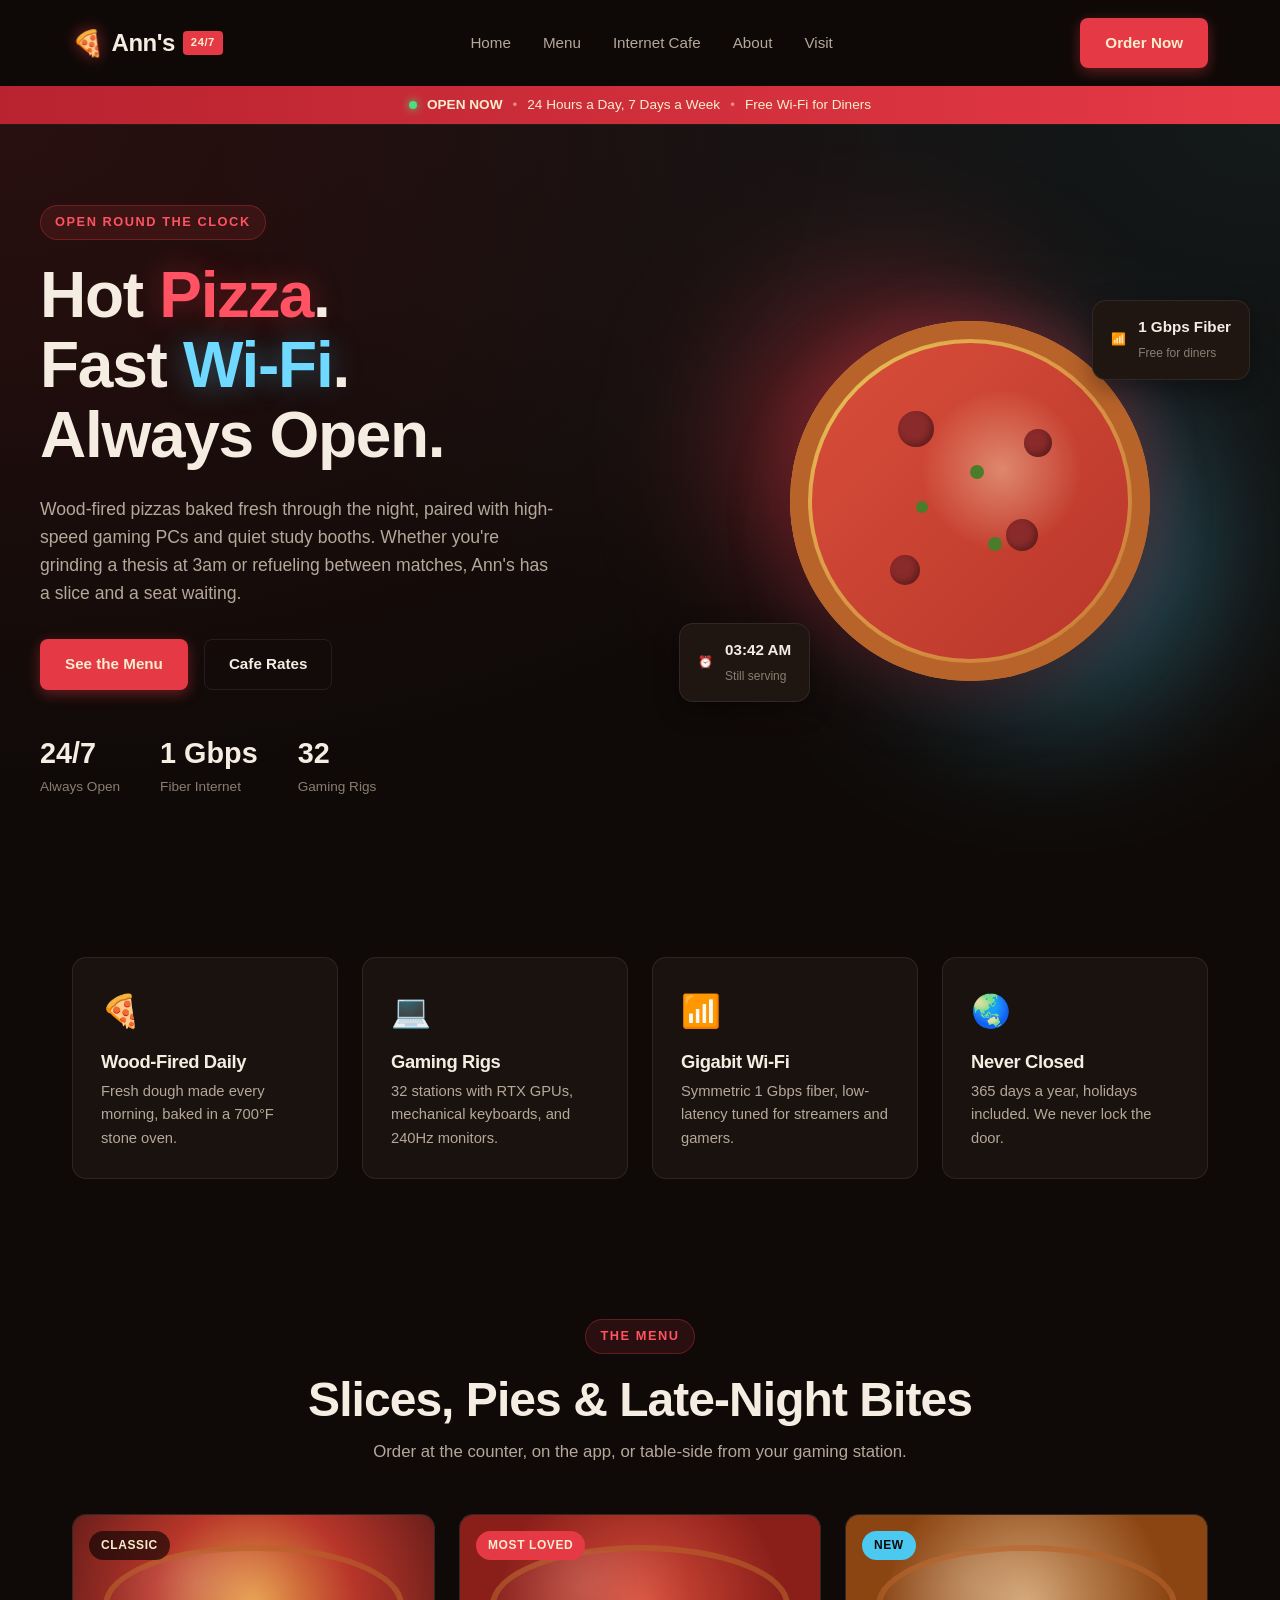
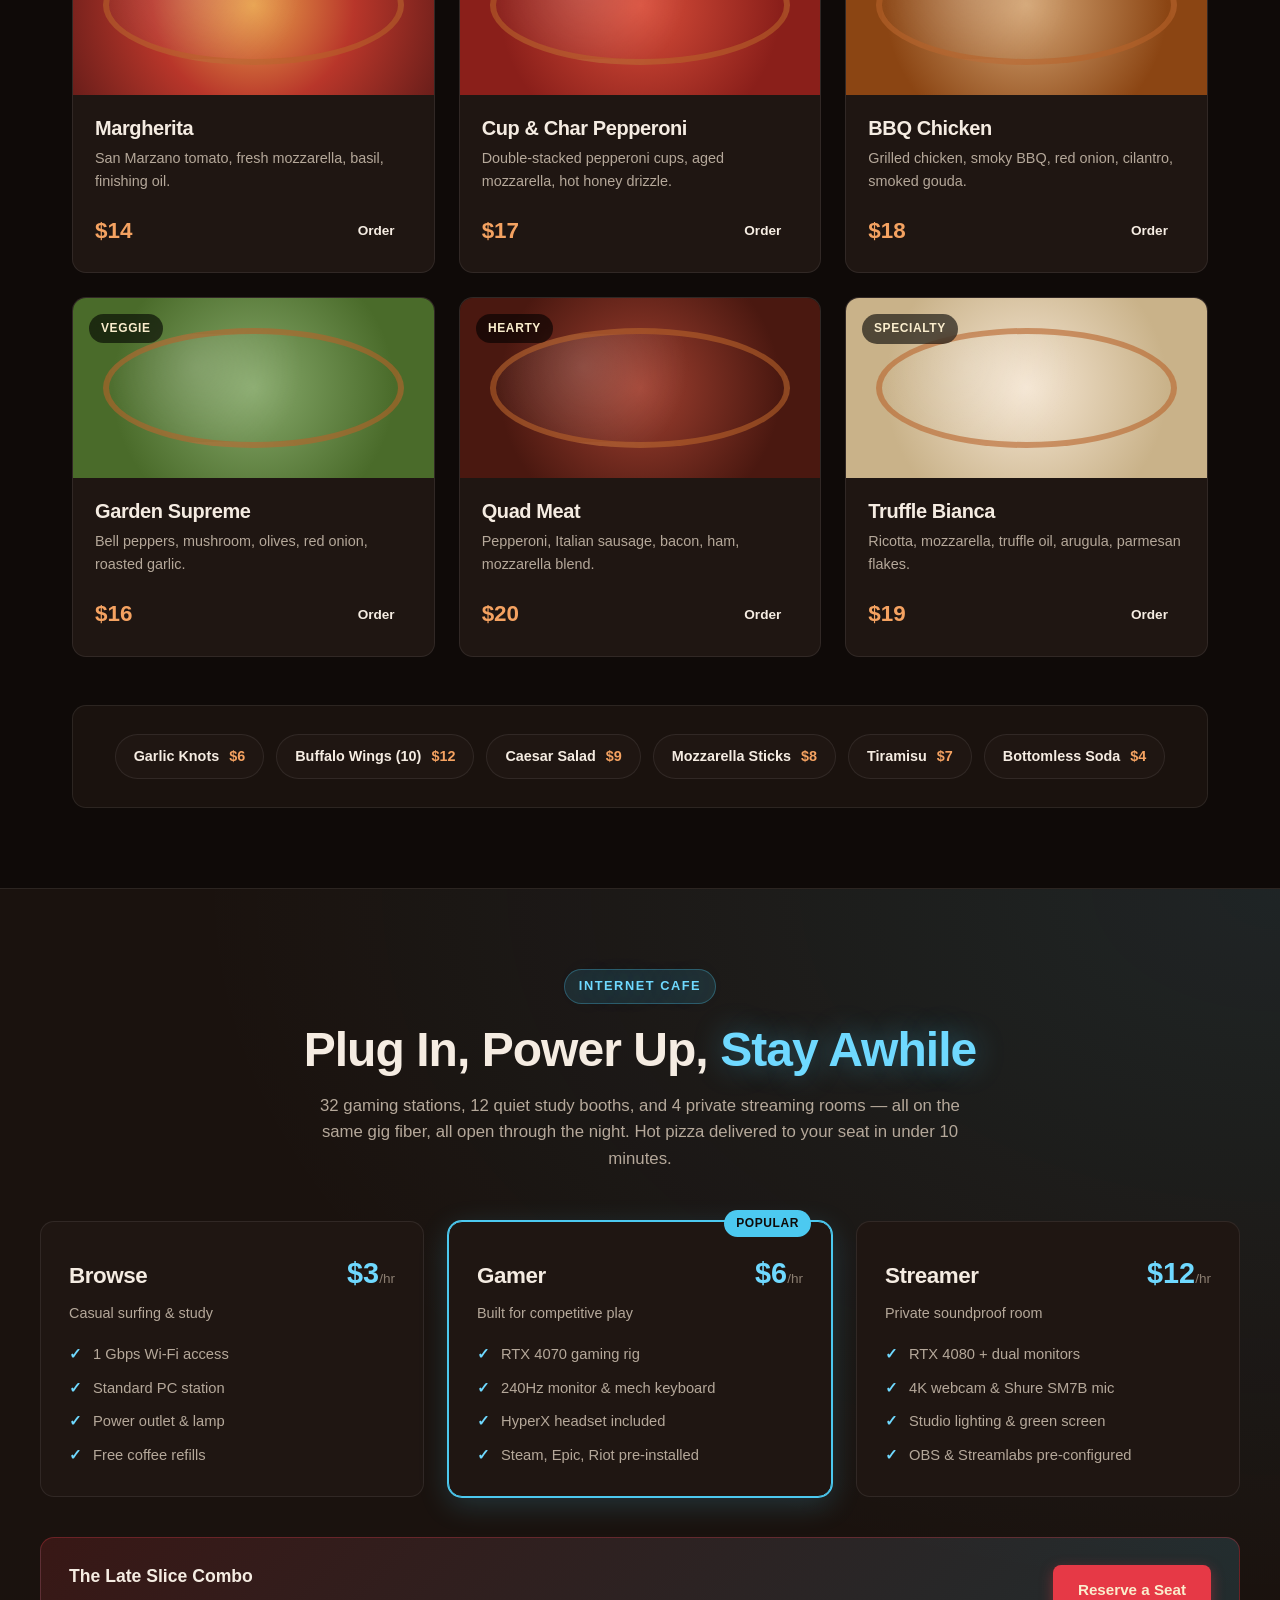
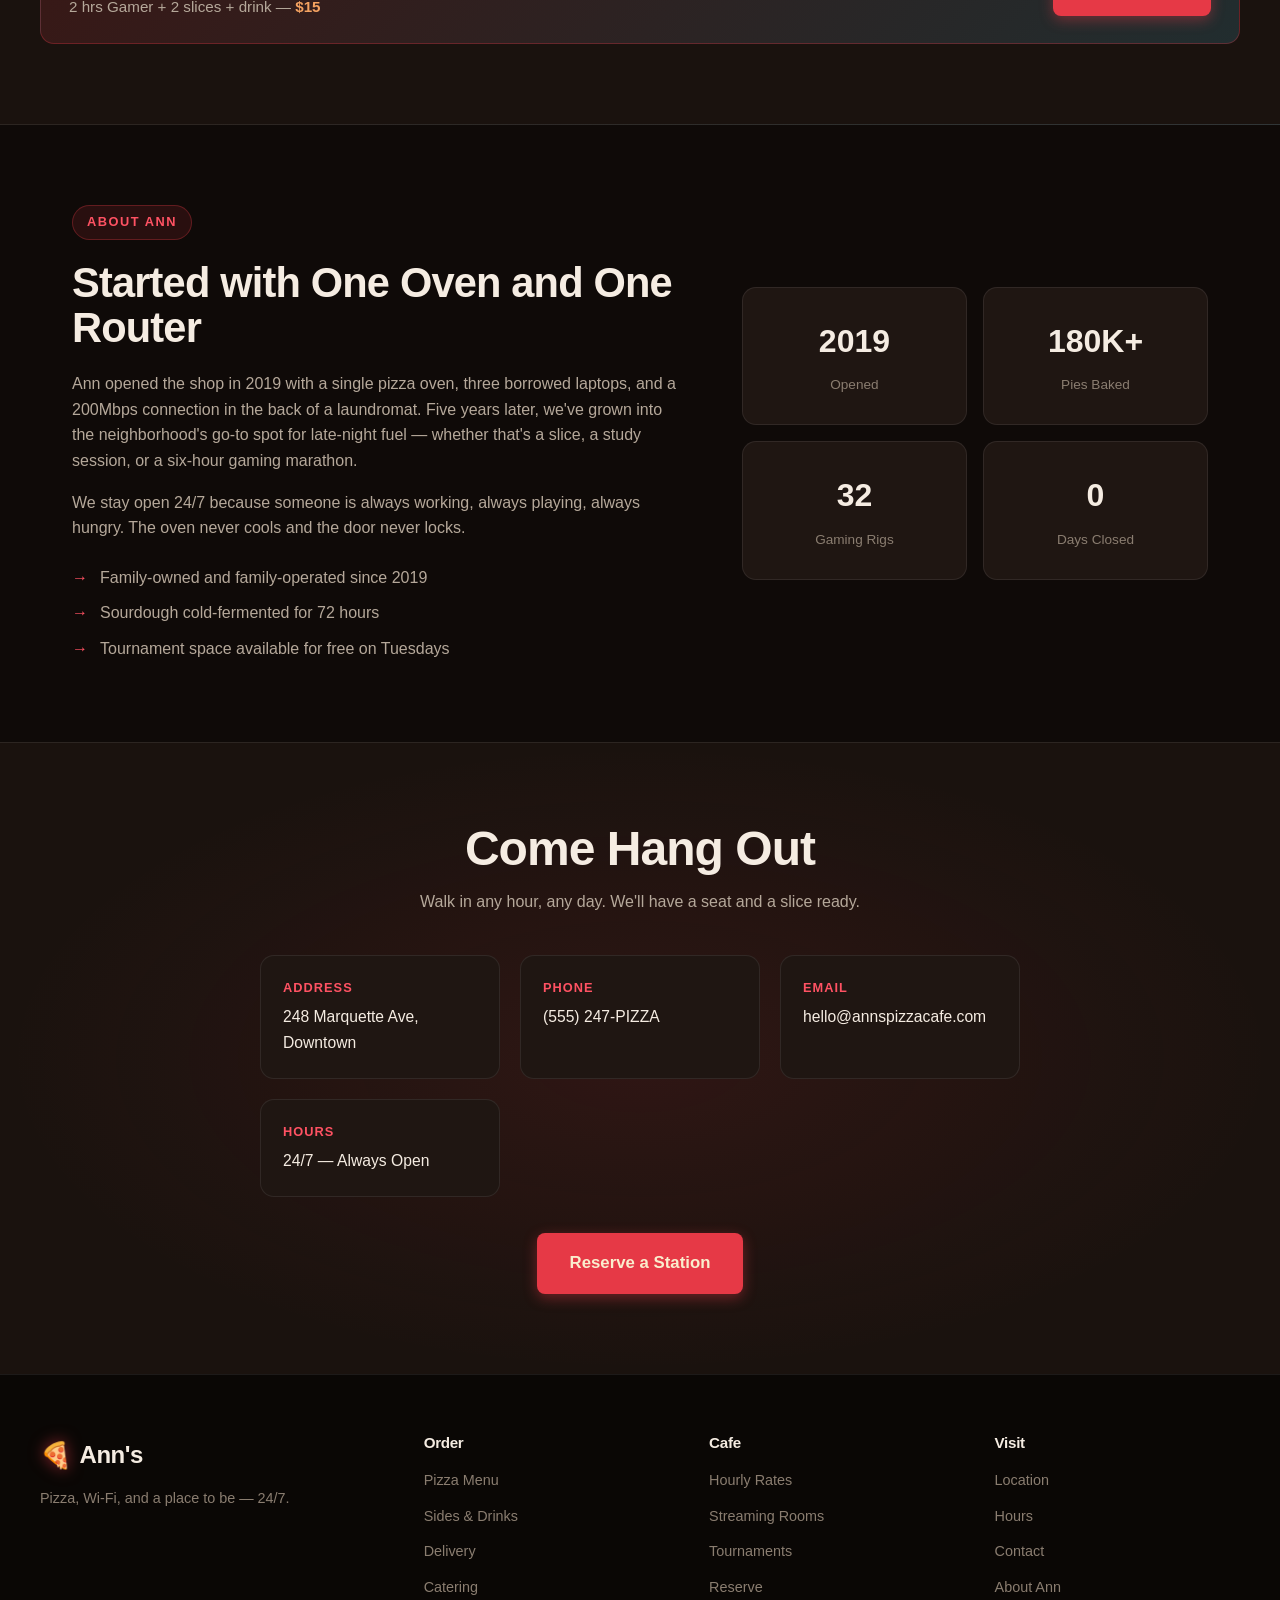
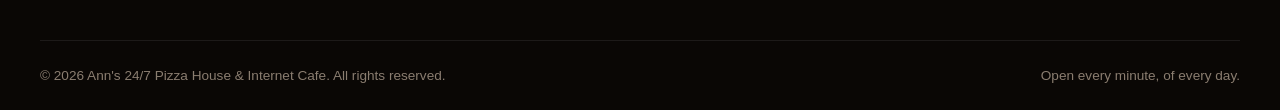
==== anns-pizza-cafe/index.html @ d6ffb515 "v1" ====
<!DOCTYPE html>
<html lang="en">
<head>
    <meta charset="UTF-8">
    <meta name="viewport" content="width=device-width, initial-scale=1.0">
    <title>Ann's 24/7 Pizza House &amp; Internet Cafe</title>
    <link rel="stylesheet" href="styles.css">
</head>
<body>
    <header class="site-header">
        <nav class="navbar">
            <a href="#" class="logo">
                <span class="logo-mark">&#127829;</span>
                Ann's
                <span class="logo-sub">24/7</span>
            </a>
            <ul class="nav-links">
                <li><a href="#home">Home</a></li>
                <li><a href="#menu">Menu</a></li>
                <li><a href="#cafe">Internet Cafe</a></li>
                <li><a href="#about">About</a></li>
                <li><a href="#contact">Visit</a></li>
            </ul>
            <a href="#menu" class="btn btn-primary nav-cta">Order Now</a>
        </nav>
        <div class="status-bar">
            <span class="status-dot"></span>
            <strong>OPEN NOW</strong>
            <span class="status-sep">&bull;</span>
            <span>24 Hours a Day, 7 Days a Week</span>
            <span class="status-sep">&bull;</span>
            <span>Free Wi-Fi for Diners</span>
        </div>
    </header>

    <section id="home" class="hero">
        <div class="hero-inner">
            <div class="hero-content">
                <span class="eyebrow">Open Round the Clock</span>
                <h1>Hot <span class="accent-red">Pizza</span>.<br>Fast <span class="accent-blue">Wi-Fi</span>.<br>Always Open.</h1>
                <p class="hero-sub">Wood-fired pizzas baked fresh through the night, paired with high-speed gaming PCs and quiet study booths. Whether you're grinding a thesis at 3am or refueling between matches, Ann's has a slice and a seat waiting.</p>
                <div class="hero-actions">
                    <a href="#menu" class="btn btn-primary">See the Menu</a>
                    <a href="#cafe" class="btn btn-ghost">Cafe Rates</a>
                </div>
                <div class="hero-stats">
                    <div><strong>24/7</strong><span>Always Open</span></div>
                    <div><strong>1 Gbps</strong><span>Fiber Internet</span></div>
                    <div><strong>32</strong><span>Gaming Rigs</span></div>
                </div>
            </div>
            <div class="hero-visual" aria-hidden="true">
                <div class="glow-orb glow-red"></div>
                <div class="glow-orb glow-blue"></div>
                <div class="pizza-disc">
                    <div class="pizza-base"></div>
                    <span class="topping t1"></span>
                    <span class="topping t2"></span>
                    <span class="topping t3"></span>
                    <span class="topping t4"></span>
                    <span class="topping t5"></span>
                    <span class="topping t6"></span>
                    <span class="topping t7"></span>
                </div>
                <div class="card-float card-wifi">
                    <span class="card-icon">&#128246;</span>
                    <div>
                        <strong>1 Gbps Fiber</strong>
                        <span>Free for diners</span>
                    </div>
                </div>
                <div class="card-float card-time">
                    <span class="card-icon">&#9200;</span>
                    <div>
                        <strong>03:42 AM</strong>
                        <span>Still serving</span>
                    </div>
                </div>
            </div>
        </div>
    </section>

    <section class="features">
        <div class="feature">
            <div class="feature-icon">&#127829;</div>
            <h3>Wood-Fired Daily</h3>
            <p>Fresh dough made every morning, baked in a 700&deg;F stone oven.</p>
        </div>
        <div class="feature">
            <div class="feature-icon">&#128187;</div>
            <h3>Gaming Rigs</h3>
            <p>32 stations with RTX GPUs, mechanical keyboards, and 240Hz monitors.</p>
        </div>
        <div class="feature">
            <div class="feature-icon">&#128246;</div>
            <h3>Gigabit Wi-Fi</h3>
            <p>Symmetric 1 Gbps fiber, low-latency tuned for streamers and gamers.</p>
        </div>
        <div class="feature">
            <div class="feature-icon">&#127759;</div>
            <h3>Never Closed</h3>
            <p>365 days a year, holidays included. We never lock the door.</p>
        </div>
    </section>

    <section id="menu" class="menu">
        <div class="section-header">
            <span class="eyebrow">The Menu</span>
            <h2>Slices, Pies &amp; Late-Night Bites</h2>
            <p>Order at the counter, on the app, or table-side from your gaming station.</p>
        </div>
        <div class="menu-grid">
            <article class="menu-card">
                <div class="menu-image margherita">
                    <span class="menu-tag">Classic</span>
                </div>
                <div class="menu-body">
                    <h3>Margherita</h3>
                    <p class="menu-desc">San Marzano tomato, fresh mozzarella, basil, finishing oil.</p>
                    <div class="menu-footer">
                        <span class="price">$14</span>
                        <a href="#" class="btn btn-small">Order</a>
                    </div>
                </div>
            </article>
            <article class="menu-card">
                <div class="menu-image pepperoni">
                    <span class="menu-tag tag-hot">Most Loved</span>
                </div>
                <div class="menu-body">
                    <h3>Cup &amp; Char Pepperoni</h3>
                    <p class="menu-desc">Double-stacked pepperoni cups, aged mozzarella, hot honey drizzle.</p>
                    <div class="menu-footer">
                        <span class="price">$17</span>
                        <a href="#" class="btn btn-small">Order</a>
                    </div>
                </div>
            </article>
            <article class="menu-card">
                <div class="menu-image bbq">
                    <span class="menu-tag tag-new">New</span>
                </div>
                <div class="menu-body">
                    <h3>BBQ Chicken</h3>
                    <p class="menu-desc">Grilled chicken, smoky BBQ, red onion, cilantro, smoked gouda.</p>
                    <div class="menu-footer">
                        <span class="price">$18</span>
                        <a href="#" class="btn btn-small">Order</a>
                    </div>
                </div>
            </article>
            <article class="menu-card">
                <div class="menu-image veggie">
                    <span class="menu-tag">Veggie</span>
                </div>
                <div class="menu-body">
                    <h3>Garden Supreme</h3>
                    <p class="menu-desc">Bell peppers, mushroom, olives, red onion, roasted garlic.</p>
                    <div class="menu-footer">
                        <span class="price">$16</span>
                        <a href="#" class="btn btn-small">Order</a>
                    </div>
                </div>
            </article>
            <article class="menu-card">
                <div class="menu-image meat">
                    <span class="menu-tag">Hearty</span>
                </div>
                <div class="menu-body">
                    <h3>Quad Meat</h3>
                    <p class="menu-desc">Pepperoni, Italian sausage, bacon, ham, mozzarella blend.</p>
                    <div class="menu-footer">
                        <span class="price">$20</span>
                        <a href="#" class="btn btn-small">Order</a>
                    </div>
                </div>
            </article>
            <article class="menu-card">
                <div class="menu-image white">
                    <span class="menu-tag">Specialty</span>
                </div>
                <div class="menu-body">
                    <h3>Truffle Bianca</h3>
                    <p class="menu-desc">Ricotta, mozzarella, truffle oil, arugula, parmesan flakes.</p>
                    <div class="menu-footer">
                        <span class="price">$19</span>
                        <a href="#" class="btn btn-small">Order</a>
                    </div>
                </div>
            </article>
        </div>
        <div class="sides-row">
            <div class="side-chip"><strong>Garlic Knots</strong><span>$6</span></div>
            <div class="side-chip"><strong>Buffalo Wings (10)</strong><span>$12</span></div>
            <div class="side-chip"><strong>Caesar Salad</strong><span>$9</span></div>
            <div class="side-chip"><strong>Mozzarella Sticks</strong><span>$8</span></div>
            <div class="side-chip"><strong>Tiramisu</strong><span>$7</span></div>
            <div class="side-chip"><strong>Bottomless Soda</strong><span>$4</span></div>
        </div>
    </section>

    <section id="cafe" class="cafe">
        <div class="cafe-inner">
            <div class="cafe-text">
                <span class="eyebrow accent-blue">Internet Cafe</span>
                <h2>Plug In, Power Up, <span class="accent-blue">Stay Awhile</span></h2>
                <p>32 gaming stations, 12 quiet study booths, and 4 private streaming rooms &mdash; all on the same gig fiber, all open through the night. Hot pizza delivered to your seat in under 10 minutes.</p>

                <div class="package-grid">
                    <div class="package">
                        <div class="package-head">
                            <h3>Browse</h3>
                            <span class="package-price">$3<small>/hr</small></span>
                        </div>
                        <p class="package-sub">Casual surfing &amp; study</p>
                        <ul>
                            <li>1 Gbps Wi-Fi access</li>
                            <li>Standard PC station</li>
                            <li>Power outlet &amp; lamp</li>
                            <li>Free coffee refills</li>
                        </ul>
                    </div>
                    <div class="package package-featured">
                        <span class="package-flag">Popular</span>
                        <div class="package-head">
                            <h3>Gamer</h3>
                            <span class="package-price">$6<small>/hr</small></span>
                        </div>
                        <p class="package-sub">Built for competitive play</p>
                        <ul>
                            <li>RTX 4070 gaming rig</li>
                            <li>240Hz monitor &amp; mech keyboard</li>
                            <li>HyperX headset included</li>
                            <li>Steam, Epic, Riot pre-installed</li>
                        </ul>
                    </div>
                    <div class="package">
                        <div class="package-head">
                            <h3>Streamer</h3>
                            <span class="package-price">$12<small>/hr</small></span>
                        </div>
                        <p class="package-sub">Private soundproof room</p>
                        <ul>
                            <li>RTX 4080 + dual monitors</li>
                            <li>4K webcam &amp; Shure SM7B mic</li>
                            <li>Studio lighting &amp; green screen</li>
                            <li>OBS &amp; Streamlabs pre-configured</li>
                        </ul>
                    </div>
                </div>

                <div class="combo-banner">
                    <div>
                        <strong>The Late Slice Combo</strong>
                        <span>2 hrs Gamer + 2 slices + drink &mdash; <em>$15</em></span>
                    </div>
                    <a href="#contact" class="btn btn-primary">Reserve a Seat</a>
                </div>
            </div>
        </div>
    </section>

    <section id="about" class="about">
        <div class="about-text">
            <span class="eyebrow">About Ann</span>
            <h2>Started with One Oven and One Router</h2>
            <p>Ann opened the shop in 2019 with a single pizza oven, three borrowed laptops, and a 200Mbps connection in the back of a laundromat. Five years later, we've grown into the neighborhood's go-to spot for late-night fuel &mdash; whether that's a slice, a study session, or a six-hour gaming marathon.</p>
            <p>We stay open 24/7 because someone is always working, always playing, always hungry. The oven never cools and the door never locks.</p>
            <ul class="about-points">
                <li>Family-owned and family-operated since 2019</li>
                <li>Sourdough cold-fermented for 72 hours</li>
                <li>Tournament space available for free on Tuesdays</li>
            </ul>
        </div>
        <div class="about-stats">
            <div class="stat-card"><strong>2019</strong><span>Opened</span></div>
            <div class="stat-card"><strong>180K+</strong><span>Pies Baked</span></div>
            <div class="stat-card"><strong>32</strong><span>Gaming Rigs</span></div>
            <div class="stat-card"><strong>0</strong><span>Days Closed</span></div>
        </div>
    </section>

    <section id="contact" class="contact">
        <div class="contact-content">
            <h2>Come Hang Out</h2>
            <p>Walk in any hour, any day. We'll have a seat and a slice ready.</p>
            <div class="contact-info">
                <div>
                    <strong>Address</strong>
                    <span>248 Marquette Ave, Downtown</span>
                </div>
                <div>
                    <strong>Phone</strong>
                    <span>(555) 247-PIZZA</span>
                </div>
                <div>
                    <strong>Email</strong>
                    <span>hello@annspizzacafe.com</span>
                </div>
                <div>
                    <strong>Hours</strong>
                    <span>24/7 &mdash; Always Open</span>
                </div>
            </div>
            <a href="#" class="btn btn-primary btn-large">Reserve a Station</a>
        </div>
    </section>

    <footer class="site-footer">
        <div class="footer-grid">
            <div>
                <a href="#" class="logo logo-footer">
                    <span class="logo-mark">&#127829;</span>
                    Ann's
                </a>
                <p class="footer-tag">Pizza, Wi-Fi, and a place to be &mdash; 24/7.</p>
            </div>
            <div>
                <h4>Order</h4>
                <ul>
                    <li><a href="#menu">Pizza Menu</a></li>
                    <li><a href="#menu">Sides &amp; Drinks</a></li>
                    <li><a href="#">Delivery</a></li>
                    <li><a href="#">Catering</a></li>
                </ul>
            </div>
            <div>
                <h4>Cafe</h4>
                <ul>
                    <li><a href="#cafe">Hourly Rates</a></li>
                    <li><a href="#cafe">Streaming Rooms</a></li>
                    <li><a href="#">Tournaments</a></li>
                    <li><a href="#">Reserve</a></li>
                </ul>
            </div>
            <div>
                <h4>Visit</h4>
                <ul>
                    <li><a href="#contact">Location</a></li>
                    <li><a href="#contact">Hours</a></li>
                    <li><a href="#contact">Contact</a></li>
                    <li><a href="#about">About Ann</a></li>
                </ul>
            </div>
        </div>
        <div class="footer-bottom">
            <span>&copy; 2026 Ann's 24/7 Pizza House &amp; Internet Cafe. All rights reserved.</span>
            <span>Open every minute, of every day.</span>
        </div>
    </footer>
</body>
</html>
---- anns-pizza-cafe/styles.css ----
:root {
    --bg: #0f0a08;
    --bg-soft: #1a120e;
    --bg-card: #1f1612;
    --surface: #2a1d17;
    --border: rgba(255, 255, 255, 0.08);
    --text: #f5ece2;
    --text-dim: #b5a89a;
    --text-mute: #8a7d70;
    --red: #e63946;
    --red-dark: #b8232f;
    --red-bright: #ff5263;
    --blue: #4cc9f0;
    --blue-dark: #2a9bc4;
    --blue-bright: #6fd9ff;
    --gold: #f4a261;
    --cream: #faedcd;
    --shadow-lg: 0 24px 60px rgba(0, 0, 0, 0.45);
    --shadow-md: 0 8px 24px rgba(0, 0, 0, 0.35);
    --radius: 14px;
    --radius-sm: 8px;
    --maxw: 1200px;
}

* {
    box-sizing: border-box;
    margin: 0;
    padding: 0;
}

html {
    scroll-behavior: smooth;
}

body {
    font-family: -apple-system, BlinkMacSystemFont, "Segoe UI", Roboto, "Helvetica Neue", Arial, sans-serif;
    background: var(--bg);
    color: var(--text);
    line-height: 1.6;
    overflow-x: hidden;
}

h1, h2, h3, h4 {
    font-weight: 800;
    letter-spacing: -0.02em;
    line-height: 1.1;
}

a {
    color: inherit;
    text-decoration: none;
}

img {
    max-width: 100%;
    display: block;
}

ul {
    list-style: none;
}

/* ===== Header & Nav ===== */
.site-header {
    position: sticky;
    top: 0;
    z-index: 50;
    background: rgba(15, 10, 8, 0.85);
    backdrop-filter: blur(12px);
    border-bottom: 1px solid var(--border);
}

.navbar {
    max-width: var(--maxw);
    margin: 0 auto;
    padding: 18px 32px;
    display: flex;
    align-items: center;
    justify-content: space-between;
    gap: 24px;
}

.logo {
    display: flex;
    align-items: center;
    gap: 8px;
    font-size: 1.5rem;
    font-weight: 900;
    letter-spacing: -0.02em;
}

.logo-mark {
    font-size: 1.6rem;
    filter: drop-shadow(0 0 8px rgba(230, 57, 70, 0.6));
}

.logo-sub {
    font-size: 0.7rem;
    font-weight: 700;
    background: var(--red);
    color: var(--cream);
    padding: 3px 8px;
    border-radius: 4px;
    letter-spacing: 0.05em;
}

.nav-links {
    display: flex;
    gap: 32px;
}

.nav-links a {
    color: var(--text-dim);
    font-weight: 500;
    font-size: 0.95rem;
    transition: color 0.2s;
}

.nav-links a:hover {
    color: var(--text);
}

.status-bar {
    background: linear-gradient(90deg, var(--red-dark), var(--red));
    color: var(--cream);
    text-align: center;
    padding: 8px 16px;
    font-size: 0.85rem;
    display: flex;
    align-items: center;
    justify-content: center;
    gap: 10px;
    flex-wrap: wrap;
}

.status-dot {
    width: 8px;
    height: 8px;
    background: #4ade80;
    border-radius: 50%;
    box-shadow: 0 0 8px #4ade80;
    animation: pulse 2s infinite;
}

@keyframes pulse {
    0%, 100% { opacity: 1; transform: scale(1); }
    50% { opacity: 0.6; transform: scale(1.2); }
}

.status-sep {
    opacity: 0.5;
}

/* ===== Buttons ===== */
.btn {
    display: inline-flex;
    align-items: center;
    justify-content: center;
    padding: 12px 24px;
    border-radius: var(--radius-sm);
    font-weight: 700;
    font-size: 0.95rem;
    transition: transform 0.15s, box-shadow 0.2s, background 0.2s;
    cursor: pointer;
    border: 1px solid transparent;
    white-space: nowrap;
}

.btn-primary {
    background: var(--red);
    color: var(--cream);
    box-shadow: 0 4px 14px rgba(230, 57, 70, 0.4);
}

.btn-primary:hover {
    background: var(--red-bright);
    transform: translateY(-2px);
    box-shadow: 0 8px 22px rgba(230, 57, 70, 0.55);
}

.btn-ghost {
    background: transparent;
    color: var(--text);
    border-color: var(--border);
}

.btn-ghost:hover {
    background: rgba(255, 255, 255, 0.06);
    border-color: rgba(255, 255, 255, 0.18);
}

.btn-small {
    padding: 8px 16px;
    font-size: 0.85rem;
}

.btn-large {
    padding: 16px 32px;
    font-size: 1.05rem;
}

/* ===== Hero ===== */
.hero {
    padding: 80px 32px 100px;
    position: relative;
    overflow: hidden;
    background: radial-gradient(ellipse at top left, rgba(230, 57, 70, 0.12), transparent 60%),
                radial-gradient(ellipse at top right, rgba(76, 201, 240, 0.08), transparent 60%);
}

.hero-inner {
    max-width: var(--maxw);
    margin: 0 auto;
    display: grid;
    grid-template-columns: 1.1fr 1fr;
    gap: 64px;
    align-items: center;
}

.eyebrow {
    display: inline-block;
    text-transform: uppercase;
    font-size: 0.8rem;
    font-weight: 700;
    letter-spacing: 0.12em;
    color: var(--red-bright);
    padding: 6px 14px;
    background: rgba(230, 57, 70, 0.12);
    border: 1px solid rgba(230, 57, 70, 0.3);
    border-radius: 100px;
    margin-bottom: 20px;
}

.eyebrow.accent-blue {
    color: var(--blue-bright);
    background: rgba(76, 201, 240, 0.12);
    border-color: rgba(76, 201, 240, 0.3);
}

.hero h1 {
    font-size: clamp(2.5rem, 5vw, 4.2rem);
    margin-bottom: 24px;
}

.accent-red {
    color: var(--red-bright);
    text-shadow: 0 0 30px rgba(230, 57, 70, 0.4);
}

.accent-blue {
    color: var(--blue-bright);
    text-shadow: 0 0 30px rgba(76, 201, 240, 0.4);
}

.hero-sub {
    font-size: 1.1rem;
    color: var(--text-dim);
    margin-bottom: 32px;
    max-width: 520px;
}

.hero-actions {
    display: flex;
    gap: 16px;
    margin-bottom: 40px;
    flex-wrap: wrap;
}

.hero-stats {
    display: flex;
    gap: 40px;
}

.hero-stats > div {
    display: flex;
    flex-direction: column;
}

.hero-stats strong {
    font-size: 1.8rem;
    color: var(--text);
}

.hero-stats span {
    font-size: 0.85rem;
    color: var(--text-mute);
}

/* Hero visual */
.hero-visual {
    position: relative;
    height: 480px;
    display: flex;
    align-items: center;
    justify-content: center;
}

.glow-orb {
    position: absolute;
    width: 280px;
    height: 280px;
    border-radius: 50%;
    filter: blur(80px);
    opacity: 0.55;
}

.glow-red {
    background: var(--red);
    top: 10%;
    left: 10%;
}

.glow-blue {
    background: var(--blue);
    bottom: 10%;
    right: 10%;
}

.pizza-disc {
    position: relative;
    width: 360px;
    height: 360px;
    border-radius: 50%;
    background: radial-gradient(circle at 30% 30%, #f4d35e 0%, #e8a04a 50%, #c97232 100%);
    box-shadow:
        inset 0 0 0 18px #b8632a,
        inset 0 0 40px rgba(0, 0, 0, 0.3),
        var(--shadow-lg),
        0 0 60px rgba(230, 57, 70, 0.4);
    animation: spin 60s linear infinite;
}

@keyframes spin {
    to { transform: rotate(360deg); }
}

.pizza-base::before {
    content: '';
    position: absolute;
    inset: 22px;
    border-radius: 50%;
    background:
        radial-gradient(circle at 60% 40%, rgba(255, 240, 200, 0.4) 0%, transparent 30%),
        linear-gradient(135deg, #d94e3a 0%, #b8362a 100%);
}

.topping {
    position: absolute;
    border-radius: 50%;
    z-index: 2;
}

.t1 { width: 36px; height: 36px; background: #8a2a2a; top: 25%; left: 30%; box-shadow: inset -3px -3px 6px rgba(0,0,0,0.3); }
.t2 { width: 32px; height: 32px; background: #8a2a2a; top: 55%; left: 60%; box-shadow: inset -3px -3px 6px rgba(0,0,0,0.3); }
.t3 { width: 28px; height: 28px; background: #8a2a2a; top: 30%; left: 65%; box-shadow: inset -3px -3px 6px rgba(0,0,0,0.3); }
.t4 { width: 30px; height: 30px; background: #8a2a2a; top: 65%; left: 28%; box-shadow: inset -3px -3px 6px rgba(0,0,0,0.3); }
.t5 { width: 14px; height: 14px; background: #4a7c2a; top: 40%; left: 50%; }
.t6 { width: 12px; height: 12px; background: #4a7c2a; top: 50%; left: 35%; }
.t7 { width: 14px; height: 14px; background: #4a7c2a; top: 60%; left: 55%; }

.card-float {
    position: absolute;
    background: var(--bg-card);
    border: 1px solid var(--border);
    padding: 14px 18px;
    border-radius: var(--radius);
    display: flex;
    align-items: center;
    gap: 12px;
    box-shadow: var(--shadow-md);
    backdrop-filter: blur(10px);
    z-index: 3;
}

.card-float strong {
    display: block;
    font-size: 0.95rem;
}

.card-float span {
    font-size: 0.75rem;
    color: var(--text-mute);
}

.card-icon {
    font-size: 1.6rem;
}

.card-wifi {
    top: 8%;
    right: -10px;
    animation: float 4s ease-in-out infinite;
}

.card-time {
    bottom: 8%;
    left: -20px;
    animation: float 4s ease-in-out infinite 2s;
}

@keyframes float {
    0%, 100% { transform: translateY(0); }
    50% { transform: translateY(-12px); }
}

/* ===== Features ===== */
.features {
    max-width: var(--maxw);
    margin: 0 auto;
    padding: 60px 32px;
    display: grid;
    grid-template-columns: repeat(auto-fit, minmax(220px, 1fr));
    gap: 24px;
}

.feature {
    background: var(--bg-soft);
    border: 1px solid var(--border);
    border-radius: var(--radius);
    padding: 28px;
    transition: transform 0.2s, border-color 0.2s;
}

.feature:hover {
    transform: translateY(-4px);
    border-color: rgba(230, 57, 70, 0.4);
}

.feature-icon {
    font-size: 2rem;
    margin-bottom: 14px;
}

.feature h3 {
    font-size: 1.15rem;
    margin-bottom: 8px;
}

.feature p {
    font-size: 0.92rem;
    color: var(--text-dim);
}

/* ===== Section header ===== */
.section-header {
    text-align: center;
    margin-bottom: 48px;
}

.section-header h2 {
    font-size: clamp(2rem, 4vw, 3rem);
    margin-bottom: 12px;
}

.section-header p {
    color: var(--text-dim);
    font-size: 1.05rem;
}

/* ===== Menu ===== */
.menu {
    max-width: var(--maxw);
    margin: 0 auto;
    padding: 80px 32px;
}

.menu-grid {
    display: grid;
    grid-template-columns: repeat(auto-fit, minmax(280px, 1fr));
    gap: 24px;
    margin-bottom: 48px;
}

.menu-card {
    background: var(--bg-card);
    border: 1px solid var(--border);
    border-radius: var(--radius);
    overflow: hidden;
    transition: transform 0.2s, box-shadow 0.2s, border-color 0.2s;
}

.menu-card:hover {
    transform: translateY(-6px);
    border-color: rgba(230, 57, 70, 0.4);
    box-shadow: var(--shadow-md);
}

.menu-image {
    height: 180px;
    position: relative;
    display: flex;
    align-items: flex-start;
    padding: 16px;
}

.menu-image.margherita {
    background: radial-gradient(circle at 50% 50%, #e8a04a 0%, #b8362a 50%, #6a1e1a 100%);
}
.menu-image.pepperoni {
    background: radial-gradient(circle at 50% 50%, #d94e3a 0%, #8a1f1a 70%);
}
.menu-image.bbq {
    background: radial-gradient(circle at 50% 50%, #d4a574 0%, #8b4513 70%);
}
.menu-image.veggie {
    background: radial-gradient(circle at 50% 50%, #87a96b 0%, #4a6b2a 70%);
}
.menu-image.meat {
    background: radial-gradient(circle at 50% 50%, #a04030 0%, #4a1810 70%);
}
.menu-image.white {
    background: radial-gradient(circle at 50% 50%, #f5e6d3 0%, #c9b289 70%);
}

.menu-image::after {
    content: '';
    position: absolute;
    inset: 30px;
    border-radius: 50%;
    background: radial-gradient(circle at 30% 30%, rgba(255, 255, 255, 0.15) 0%, transparent 50%);
    border: 6px solid rgba(184, 99, 42, 0.6);
}

.menu-tag {
    position: relative;
    z-index: 2;
    background: rgba(0, 0, 0, 0.6);
    color: var(--cream);
    padding: 5px 12px;
    border-radius: 100px;
    font-size: 0.75rem;
    font-weight: 600;
    letter-spacing: 0.05em;
    text-transform: uppercase;
    backdrop-filter: blur(6px);
}

.tag-hot {
    background: var(--red);
}

.tag-new {
    background: var(--blue);
    color: var(--bg);
}

.menu-body {
    padding: 22px;
}

.menu-body h3 {
    font-size: 1.25rem;
    margin-bottom: 8px;
}

.menu-desc {
    color: var(--text-dim);
    font-size: 0.9rem;
    margin-bottom: 18px;
    min-height: 42px;
}

.menu-footer {
    display: flex;
    align-items: center;
    justify-content: space-between;
}

.price {
    font-size: 1.4rem;
    font-weight: 800;
    color: var(--gold);
}

.sides-row {
    display: flex;
    flex-wrap: wrap;
    gap: 12px;
    justify-content: center;
    padding: 28px;
    background: var(--bg-soft);
    border: 1px solid var(--border);
    border-radius: var(--radius);
}

.side-chip {
    display: flex;
    align-items: center;
    gap: 10px;
    padding: 10px 18px;
    background: var(--bg-card);
    border: 1px solid var(--border);
    border-radius: 100px;
    font-size: 0.9rem;
}

.side-chip span {
    color: var(--gold);
    font-weight: 700;
}

/* ===== Cafe ===== */
.cafe {
    background:
        radial-gradient(ellipse at top right, rgba(76, 201, 240, 0.1), transparent 60%),
        var(--bg-soft);
    padding: 80px 32px;
    border-top: 1px solid var(--border);
    border-bottom: 1px solid var(--border);
}

.cafe-inner {
    max-width: var(--maxw);
    margin: 0 auto;
}

.cafe-text {
    text-align: center;
}

.cafe h2 {
    font-size: clamp(2rem, 4vw, 3rem);
    margin-bottom: 16px;
}

.cafe-text > p {
    color: var(--text-dim);
    max-width: 680px;
    margin: 0 auto 48px;
    font-size: 1.05rem;
}

.package-grid {
    display: grid;
    grid-template-columns: repeat(auto-fit, minmax(260px, 1fr));
    gap: 24px;
    margin-bottom: 40px;
    text-align: left;
}

.package {
    background: var(--bg-card);
    border: 1px solid var(--border);
    border-radius: var(--radius);
    padding: 28px;
    position: relative;
    transition: transform 0.2s, border-color 0.2s;
}

.package:hover {
    transform: translateY(-4px);
    border-color: rgba(76, 201, 240, 0.4);
}

.package-featured {
    border-color: var(--blue);
    box-shadow: 0 0 0 1px var(--blue), 0 8px 30px rgba(76, 201, 240, 0.2);
}

.package-flag {
    position: absolute;
    top: -12px;
    right: 20px;
    background: var(--blue);
    color: var(--bg);
    padding: 4px 12px;
    border-radius: 100px;
    font-size: 0.75rem;
    font-weight: 700;
    text-transform: uppercase;
    letter-spacing: 0.05em;
}

.package-head {
    display: flex;
    align-items: baseline;
    justify-content: space-between;
    margin-bottom: 6px;
}

.package-head h3 {
    font-size: 1.4rem;
}

.package-price {
    font-size: 1.8rem;
    font-weight: 800;
    color: var(--blue-bright);
}

.package-price small {
    font-size: 0.85rem;
    color: var(--text-mute);
    font-weight: 500;
}

.package-sub {
    color: var(--text-dim);
    font-size: 0.9rem;
    margin-bottom: 18px;
}

.package ul {
    display: flex;
    flex-direction: column;
    gap: 10px;
}

.package li {
    padding-left: 24px;
    position: relative;
    color: var(--text-dim);
    font-size: 0.92rem;
}

.package li::before {
    content: '\2713';
    position: absolute;
    left: 0;
    color: var(--blue-bright);
    font-weight: 700;
}

.combo-banner {
    display: flex;
    align-items: center;
    justify-content: space-between;
    gap: 20px;
    flex-wrap: wrap;
    padding: 24px 28px;
    background: linear-gradient(135deg, rgba(230, 57, 70, 0.15), rgba(76, 201, 240, 0.15));
    border: 1px solid rgba(230, 57, 70, 0.3);
    border-radius: var(--radius);
    text-align: left;
}

.combo-banner strong {
    display: block;
    font-size: 1.1rem;
    margin-bottom: 4px;
}

.combo-banner span {
    color: var(--text-dim);
    font-size: 0.95rem;
}

.combo-banner em {
    color: var(--gold);
    font-weight: 700;
    font-style: normal;
}

/* ===== About ===== */
.about {
    max-width: var(--maxw);
    margin: 0 auto;
    padding: 80px 32px;
    display: grid;
    grid-template-columns: 1.3fr 1fr;
    gap: 64px;
    align-items: center;
}

.about h2 {
    font-size: clamp(1.8rem, 3.5vw, 2.6rem);
    margin-bottom: 20px;
}

.about p {
    color: var(--text-dim);
    margin-bottom: 16px;
}

.about-points {
    margin-top: 24px;
    display: flex;
    flex-direction: column;
    gap: 10px;
}

.about-points li {
    padding-left: 28px;
    position: relative;
    color: var(--text-dim);
}

.about-points li::before {
    content: '\2192';
    position: absolute;
    left: 0;
    color: var(--red-bright);
    font-weight: 700;
}

.about-stats {
    display: grid;
    grid-template-columns: 1fr 1fr;
    gap: 16px;
}

.stat-card {
    background: var(--bg-card);
    border: 1px solid var(--border);
    border-radius: var(--radius);
    padding: 28px;
    text-align: center;
}

.stat-card strong {
    display: block;
    font-size: 2rem;
    color: var(--text);
    margin-bottom: 4px;
}

.stat-card span {
    font-size: 0.85rem;
    color: var(--text-mute);
}

/* ===== Contact ===== */
.contact {
    background:
        radial-gradient(ellipse at center, rgba(230, 57, 70, 0.1), transparent 70%),
        var(--bg-soft);
    padding: 80px 32px;
    border-top: 1px solid var(--border);
}

.contact-content {
    max-width: 760px;
    margin: 0 auto;
    text-align: center;
}

.contact h2 {
    font-size: clamp(2rem, 4vw, 3rem);
    margin-bottom: 14px;
}

.contact > .contact-content > p {
    color: var(--text-dim);
    margin-bottom: 40px;
}

.contact-info {
    display: grid;
    grid-template-columns: repeat(auto-fit, minmax(180px, 1fr));
    gap: 20px;
    margin-bottom: 36px;
}

.contact-info > div {
    background: var(--bg-card);
    border: 1px solid var(--border);
    border-radius: var(--radius);
    padding: 22px;
    text-align: left;
}

.contact-info strong {
    display: block;
    color: var(--red-bright);
    font-size: 0.8rem;
    text-transform: uppercase;
    letter-spacing: 0.08em;
    margin-bottom: 6px;
}

.contact-info span {
    color: var(--text);
    font-size: 0.98rem;
}

/* ===== Footer ===== */
.site-footer {
    background: #0a0705;
    padding: 60px 32px 24px;
    border-top: 1px solid var(--border);
}

.footer-grid {
    max-width: var(--maxw);
    margin: 0 auto;
    display: grid;
    grid-template-columns: 1.4fr 1fr 1fr 1fr;
    gap: 40px;
    padding-bottom: 40px;
    border-bottom: 1px solid var(--border);
}

.logo-footer {
    margin-bottom: 12px;
}

.footer-tag {
    color: var(--text-mute);
    font-size: 0.9rem;
}

.footer-grid h4 {
    color: var(--text);
    font-size: 0.95rem;
    margin-bottom: 16px;
}

.footer-grid ul {
    display: flex;
    flex-direction: column;
    gap: 10px;
}

.footer-grid li a {
    color: var(--text-mute);
    font-size: 0.9rem;
    transition: color 0.2s;
}

.footer-grid li a:hover {
    color: var(--text);
}

.footer-bottom {
    max-width: var(--maxw);
    margin: 0 auto;
    padding-top: 24px;
    display: flex;
    justify-content: space-between;
    color: var(--text-mute);
    font-size: 0.85rem;
    flex-wrap: wrap;
    gap: 12px;
}

/* ===== Responsive ===== */
@media (max-width: 900px) {
    .navbar {
        padding: 16px 20px;
    }

    .nav-links {
        display: none;
    }

    .hero {
        padding: 60px 20px 80px;
    }

    .hero-inner {
        grid-template-columns: 1fr;
        gap: 40px;
    }

    .hero-visual {
        height: 360px;
        order: -1;
    }

    .pizza-disc {
        width: 280px;
        height: 280px;
    }

    .hero-stats {
        gap: 24px;
        flex-wrap: wrap;
    }

    .about {
        grid-template-columns: 1fr;
        gap: 40px;
    }

    .footer-grid {
        grid-template-columns: 1fr 1fr;
        gap: 28px;
    }

    .status-bar {
        font-size: 0.78rem;
        padding: 8px 12px;
    }
}

@media (max-width: 520px) {
    .hero h1 {
        font-size: 2.2rem;
    }

    .features,
    .menu,
    .cafe,
    .about,
    .contact {
        padding-left: 20px;
        padding-right: 20px;
    }

    .footer-grid {
        grid-template-columns: 1fr;
    }

    .nav-cta {
        padding: 10px 16px;
        font-size: 0.85rem;
    }
}
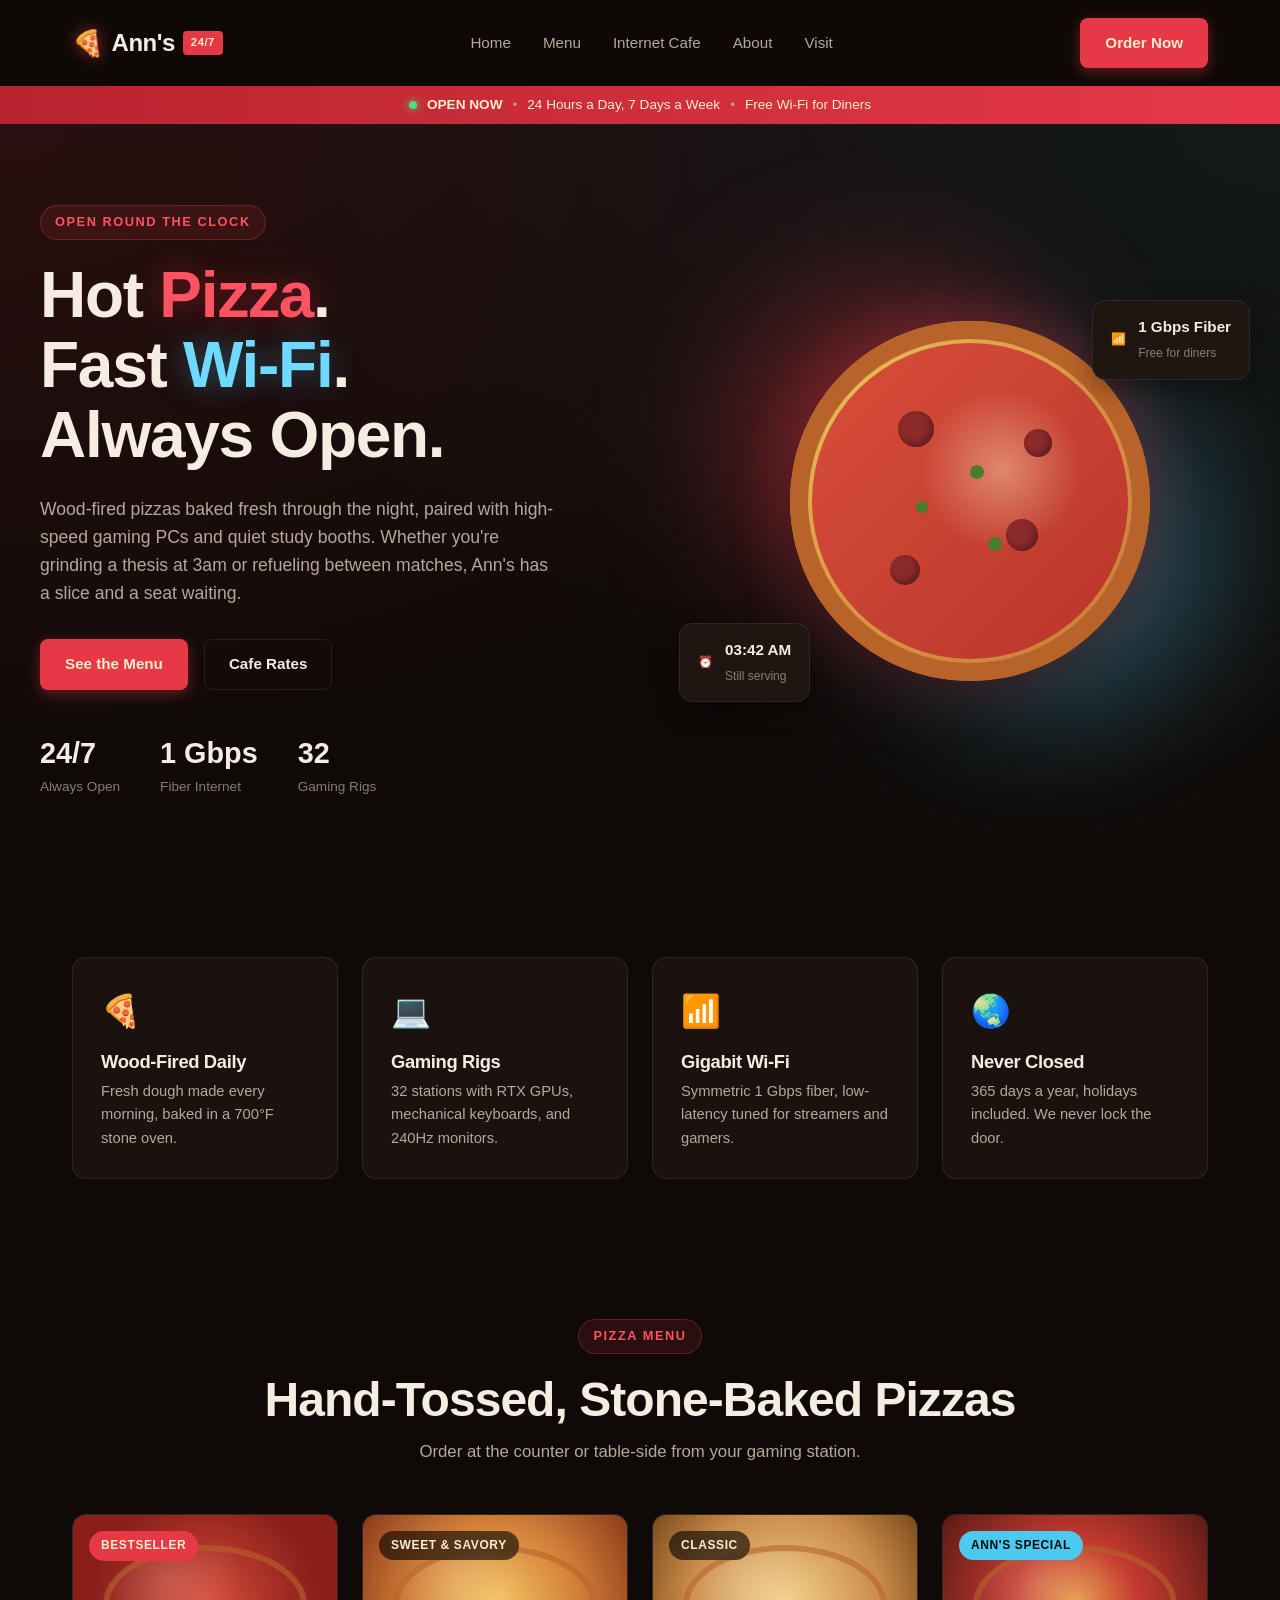
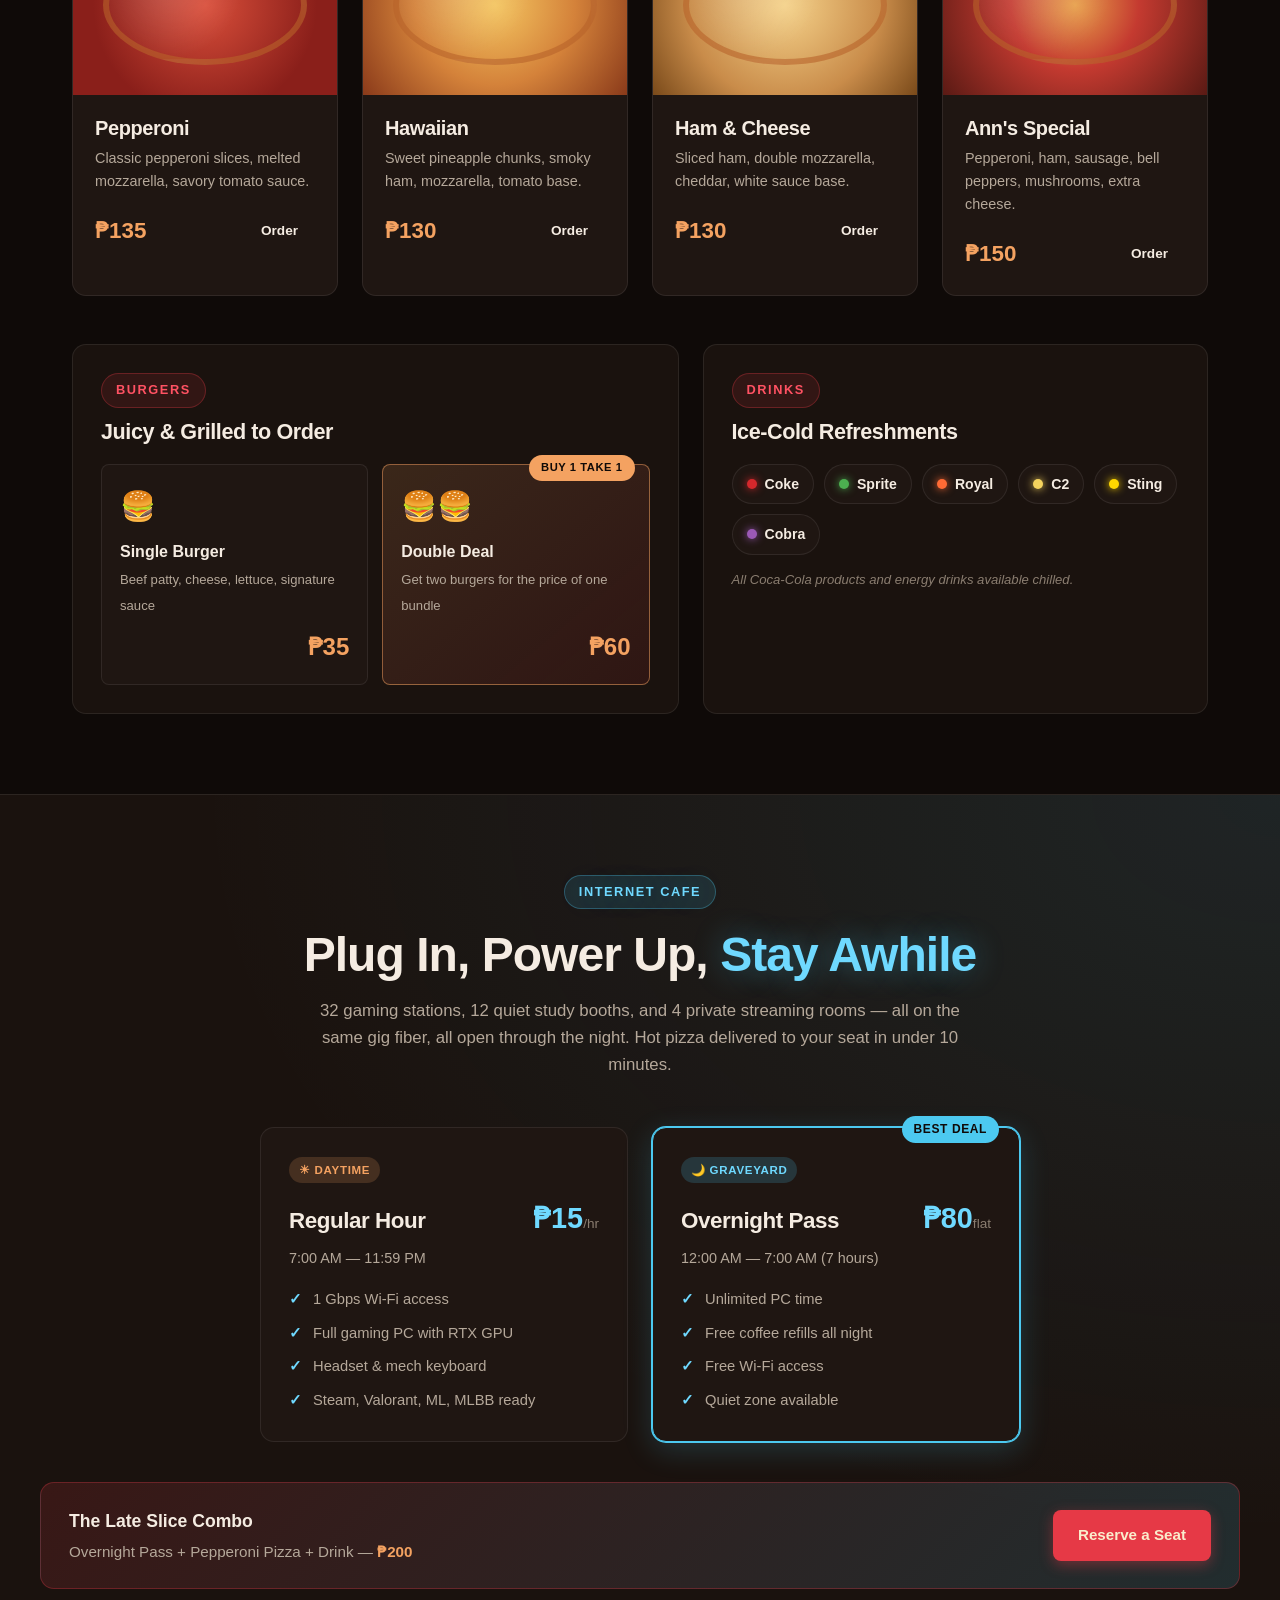
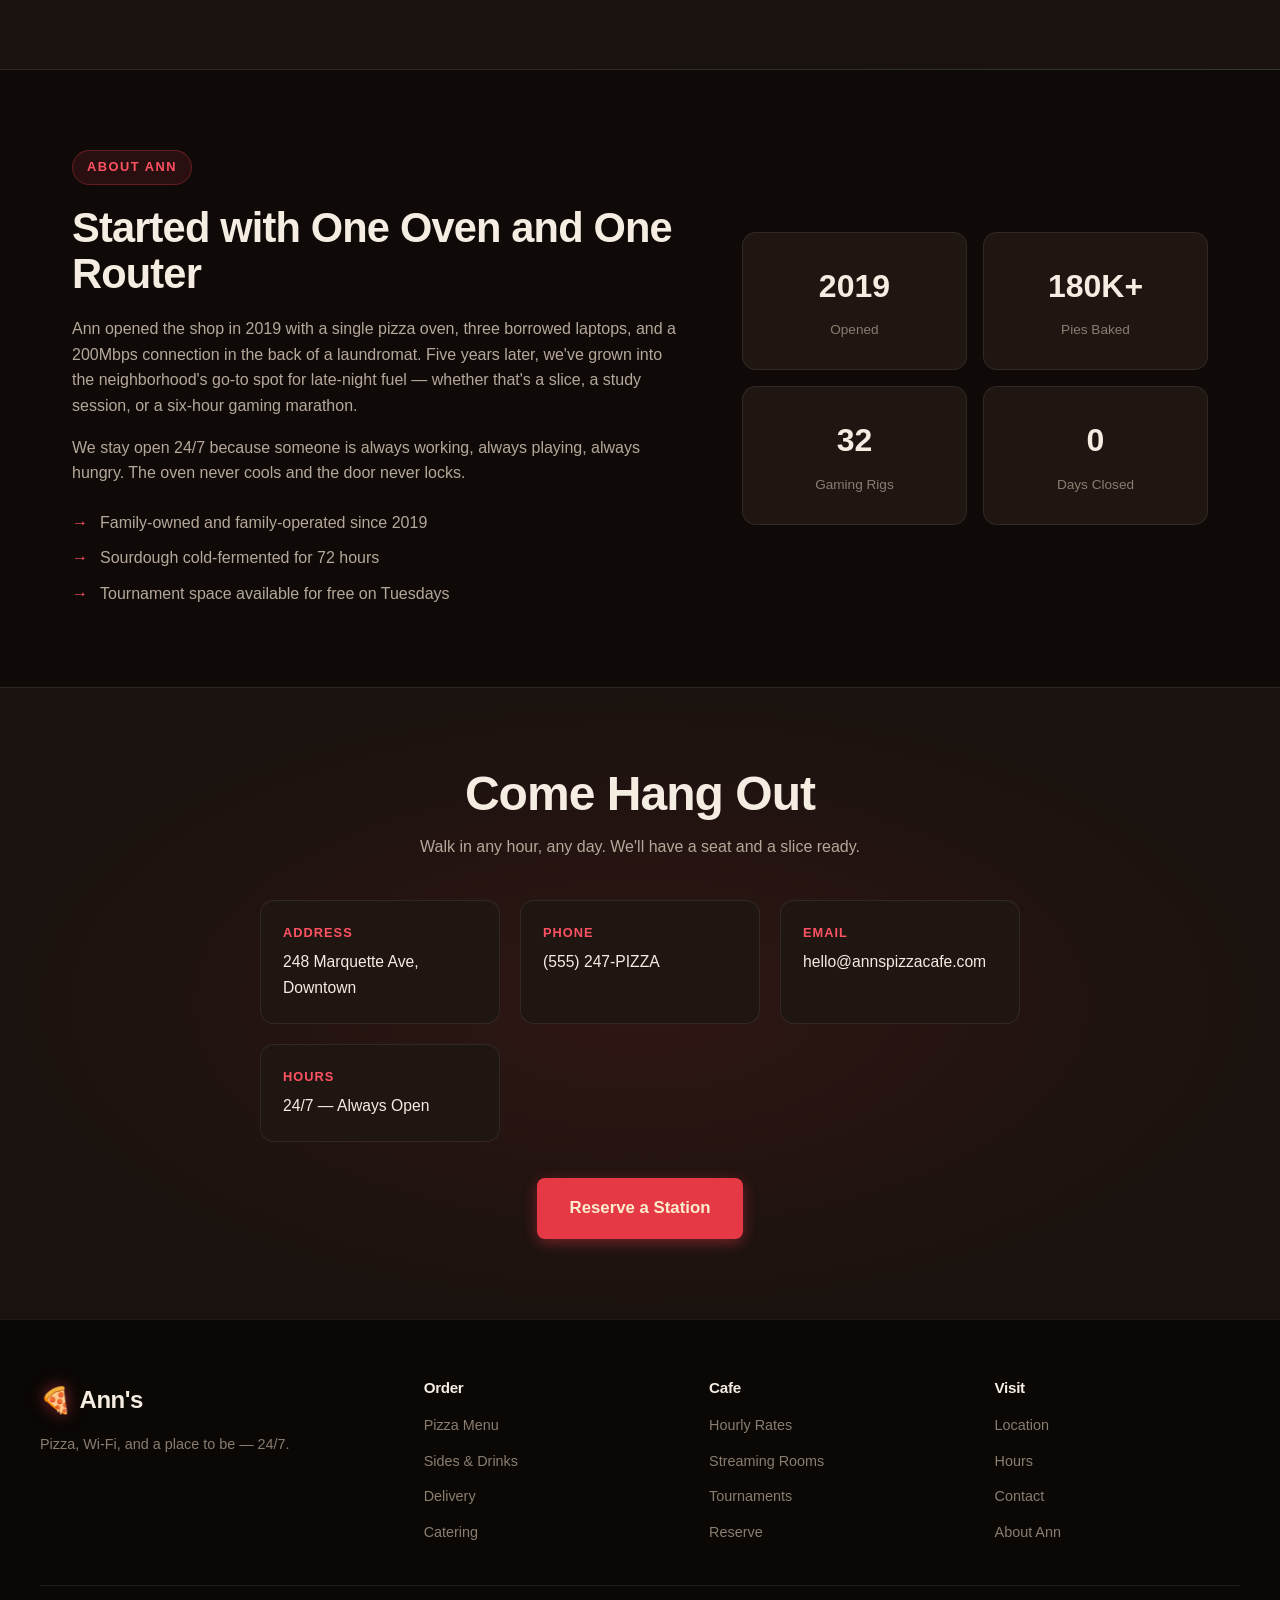
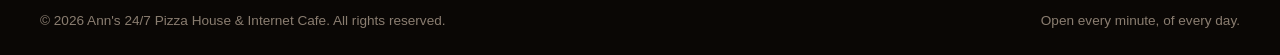
==== commit e8376750: "v2" ====
--- a/anns-pizza-cafe/index.html
+++ b/anns-pizza-cafe/index.html
@@ -105,97 +105,107 @@
 
     <section id="menu" class="menu">
         <div class="section-header">
-            <span class="eyebrow">The Menu</span>
-            <h2>Slices, Pies &amp; Late-Night Bites</h2>
-            <p>Order at the counter, on the app, or table-side from your gaming station.</p>
-        </div>
-        <div class="menu-grid">
+            <span class="eyebrow">Pizza Menu</span>
+            <h2>Hand-Tossed, Stone-Baked Pizzas</h2>
+            <p>Order at the counter or table-side from your gaming station.</p>
+        </div>
+        <div class="menu-grid menu-grid-4">
             <article class="menu-card">
-                <div class="menu-image margherita">
-                    <span class="menu-tag">Classic</span>
+                <div class="menu-image pepperoni">
+                    <span class="menu-tag tag-hot">Bestseller</span>
                 </div>
                 <div class="menu-body">
-                    <h3>Margherita</h3>
-                    <p class="menu-desc">San Marzano tomato, fresh mozzarella, basil, finishing oil.</p>
+                    <h3>Pepperoni</h3>
+                    <p class="menu-desc">Classic pepperoni slices, melted mozzarella, savory tomato sauce.</p>
                     <div class="menu-footer">
-                        <span class="price">$14</span>
+                        <span class="price">&#8369;135</span>
                         <a href="#" class="btn btn-small">Order</a>
                     </div>
                 </div>
             </article>
             <article class="menu-card">
-                <div class="menu-image pepperoni">
-                    <span class="menu-tag tag-hot">Most Loved</span>
+                <div class="menu-image hawaiian">
+                    <span class="menu-tag">Sweet &amp; Savory</span>
                 </div>
                 <div class="menu-body">
-                    <h3>Cup &amp; Char Pepperoni</h3>
-                    <p class="menu-desc">Double-stacked pepperoni cups, aged mozzarella, hot honey drizzle.</p>
+                    <h3>Hawaiian</h3>
+                    <p class="menu-desc">Sweet pineapple chunks, smoky ham, mozzarella, tomato base.</p>
                     <div class="menu-footer">
-                        <span class="price">$17</span>
+                        <span class="price">&#8369;130</span>
                         <a href="#" class="btn btn-small">Order</a>
                     </div>
                 </div>
             </article>
             <article class="menu-card">
-                <div class="menu-image bbq">
-                    <span class="menu-tag tag-new">New</span>
+                <div class="menu-image hamcheese">
+                    <span class="menu-tag">Classic</span>
                 </div>
                 <div class="menu-body">
-                    <h3>BBQ Chicken</h3>
-                    <p class="menu-desc">Grilled chicken, smoky BBQ, red onion, cilantro, smoked gouda.</p>
+                    <h3>Ham &amp; Cheese</h3>
+                    <p class="menu-desc">Sliced ham, double mozzarella, cheddar, white sauce base.</p>
                     <div class="menu-footer">
-                        <span class="price">$18</span>
+                        <span class="price">&#8369;130</span>
                         <a href="#" class="btn btn-small">Order</a>
                     </div>
                 </div>
             </article>
             <article class="menu-card">
-                <div class="menu-image veggie">
-                    <span class="menu-tag">Veggie</span>
+                <div class="menu-image special">
+                    <span class="menu-tag tag-new">Ann's Special</span>
                 </div>
                 <div class="menu-body">
-                    <h3>Garden Supreme</h3>
-                    <p class="menu-desc">Bell peppers, mushroom, olives, red onion, roasted garlic.</p>
+                    <h3>Ann's Special</h3>
+                    <p class="menu-desc">Pepperoni, ham, sausage, bell peppers, mushrooms, extra cheese.</p>
                     <div class="menu-footer">
-                        <span class="price">$16</span>
+                        <span class="price">&#8369;150</span>
                         <a href="#" class="btn btn-small">Order</a>
                     </div>
                 </div>
             </article>
-            <article class="menu-card">
-                <div class="menu-image meat">
-                    <span class="menu-tag">Hearty</span>
-                </div>
-                <div class="menu-body">
-                    <h3>Quad Meat</h3>
-                    <p class="menu-desc">Pepperoni, Italian sausage, bacon, ham, mozzarella blend.</p>
-                    <div class="menu-footer">
-                        <span class="price">$20</span>
-                        <a href="#" class="btn btn-small">Order</a>
-                    </div>
-                </div>
-            </article>
-            <article class="menu-card">
-                <div class="menu-image white">
-                    <span class="menu-tag">Specialty</span>
-                </div>
-                <div class="menu-body">
-                    <h3>Truffle Bianca</h3>
-                    <p class="menu-desc">Ricotta, mozzarella, truffle oil, arugula, parmesan flakes.</p>
-                    <div class="menu-footer">
-                        <span class="price">$19</span>
-                        <a href="#" class="btn btn-small">Order</a>
-                    </div>
-                </div>
-            </article>
-        </div>
-        <div class="sides-row">
-            <div class="side-chip"><strong>Garlic Knots</strong><span>$6</span></div>
-            <div class="side-chip"><strong>Buffalo Wings (10)</strong><span>$12</span></div>
-            <div class="side-chip"><strong>Caesar Salad</strong><span>$9</span></div>
-            <div class="side-chip"><strong>Mozzarella Sticks</strong><span>$8</span></div>
-            <div class="side-chip"><strong>Tiramisu</strong><span>$7</span></div>
-            <div class="side-chip"><strong>Bottomless Soda</strong><span>$4</span></div>
+        </div>
+
+        <div class="extras-block">
+            <div class="extras-card burgers-card">
+                <div class="extras-head">
+                    <span class="eyebrow">Burgers</span>
+                    <h3>Juicy &amp; Grilled to Order</h3>
+                </div>
+                <div class="burger-row">
+                    <div class="burger-deal">
+                        <span class="burger-icon">&#127828;</span>
+                        <div>
+                            <strong>Single Burger</strong>
+                            <span>Beef patty, cheese, lettuce, signature sauce</span>
+                        </div>
+                        <span class="burger-price">&#8369;35</span>
+                    </div>
+                    <div class="burger-deal burger-deal-featured">
+                        <span class="burger-flag">Buy 1 Take 1</span>
+                        <span class="burger-icon">&#127828;&#127828;</span>
+                        <div>
+                            <strong>Double Deal</strong>
+                            <span>Get two burgers for the price of one bundle</span>
+                        </div>
+                        <span class="burger-price">&#8369;60</span>
+                    </div>
+                </div>
+            </div>
+
+            <div class="extras-card drinks-card">
+                <div class="extras-head">
+                    <span class="eyebrow">Drinks</span>
+                    <h3>Ice-Cold Refreshments</h3>
+                </div>
+                <div class="drinks-row">
+                    <div class="drink-chip"><span class="drink-dot drink-coke"></span><strong>Coke</strong></div>
+                    <div class="drink-chip"><span class="drink-dot drink-sprite"></span><strong>Sprite</strong></div>
+                    <div class="drink-chip"><span class="drink-dot drink-royal"></span><strong>Royal</strong></div>
+                    <div class="drink-chip"><span class="drink-dot drink-c2"></span><strong>C2</strong></div>
+                    <div class="drink-chip"><span class="drink-dot drink-sting"></span><strong>Sting</strong></div>
+                    <div class="drink-chip"><span class="drink-dot drink-cobra"></span><strong>Cobra</strong></div>
+                </div>
+                <p class="drinks-note">All Coca-Cola products and energy drinks available chilled.</p>
+            </div>
         </div>
     </section>
 
@@ -206,45 +216,34 @@
                 <h2>Plug In, Power Up, <span class="accent-blue">Stay Awhile</span></h2>
                 <p>32 gaming stations, 12 quiet study booths, and 4 private streaming rooms &mdash; all on the same gig fiber, all open through the night. Hot pizza delivered to your seat in under 10 minutes.</p>
 
-                <div class="package-grid">
+                <div class="package-grid package-grid-2">
                     <div class="package">
+                        <span class="package-time-tag">&#9728; Daytime</span>
                         <div class="package-head">
-                            <h3>Browse</h3>
-                            <span class="package-price">$3<small>/hr</small></span>
+                            <h3>Regular Hour</h3>
+                            <span class="package-price">&#8369;15<small>/hr</small></span>
                         </div>
-                        <p class="package-sub">Casual surfing &amp; study</p>
+                        <p class="package-sub">7:00 AM &mdash; 11:59 PM</p>
                         <ul>
                             <li>1 Gbps Wi-Fi access</li>
-                            <li>Standard PC station</li>
-                            <li>Power outlet &amp; lamp</li>
-                            <li>Free coffee refills</li>
+                            <li>Full gaming PC with RTX GPU</li>
+                            <li>Headset &amp; mech keyboard</li>
+                            <li>Steam, Valorant, ML, MLBB ready</li>
                         </ul>
                     </div>
                     <div class="package package-featured">
-                        <span class="package-flag">Popular</span>
+                        <span class="package-flag">Best Deal</span>
+                        <span class="package-time-tag package-time-night">&#127769; Graveyard</span>
                         <div class="package-head">
-                            <h3>Gamer</h3>
-                            <span class="package-price">$6<small>/hr</small></span>
+                            <h3>Overnight Pass</h3>
+                            <span class="package-price">&#8369;80<small>flat</small></span>
                         </div>
-                        <p class="package-sub">Built for competitive play</p>
+                        <p class="package-sub">12:00 AM &mdash; 7:00 AM (7 hours)</p>
                         <ul>
-                            <li>RTX 4070 gaming rig</li>
-                            <li>240Hz monitor &amp; mech keyboard</li>
-                            <li>HyperX headset included</li>
-                            <li>Steam, Epic, Riot pre-installed</li>
-                        </ul>
-                    </div>
-                    <div class="package">
-                        <div class="package-head">
-                            <h3>Streamer</h3>
-                            <span class="package-price">$12<small>/hr</small></span>
-                        </div>
-                        <p class="package-sub">Private soundproof room</p>
-                        <ul>
-                            <li>RTX 4080 + dual monitors</li>
-                            <li>4K webcam &amp; Shure SM7B mic</li>
-                            <li>Studio lighting &amp; green screen</li>
-                            <li>OBS &amp; Streamlabs pre-configured</li>
+                            <li>Unlimited PC time</li>
+                            <li>Free coffee refills all night</li>
+                            <li>Free Wi-Fi access</li>
+                            <li>Quiet zone available</li>
                         </ul>
                     </div>
                 </div>
@@ -252,7 +251,7 @@
                 <div class="combo-banner">
                     <div>
                         <strong>The Late Slice Combo</strong>
-                        <span>2 hrs Gamer + 2 slices + drink &mdash; <em>$15</em></span>
+                        <span>Overnight Pass + Pepperoni Pizza + Drink &mdash; <em>&#8369;200</em></span>
                     </div>
                     <a href="#contact" class="btn btn-primary">Reserve a Seat</a>
                 </div>
--- a/anns-pizza-cafe/styles.css
+++ b/anns-pizza-cafe/styles.css
@@ -493,23 +493,21 @@
     padding: 16px;
 }
 
-.menu-image.margherita {
-    background: radial-gradient(circle at 50% 50%, #e8a04a 0%, #b8362a 50%, #6a1e1a 100%);
-}
 .menu-image.pepperoni {
     background: radial-gradient(circle at 50% 50%, #d94e3a 0%, #8a1f1a 70%);
 }
-.menu-image.bbq {
-    background: radial-gradient(circle at 50% 50%, #d4a574 0%, #8b4513 70%);
-}
-.menu-image.veggie {
-    background: radial-gradient(circle at 50% 50%, #87a96b 0%, #4a6b2a 70%);
-}
-.menu-image.meat {
-    background: radial-gradient(circle at 50% 50%, #a04030 0%, #4a1810 70%);
-}
-.menu-image.white {
-    background: radial-gradient(circle at 50% 50%, #f5e6d3 0%, #c9b289 70%);
+.menu-image.hawaiian {
+    background: radial-gradient(circle at 50% 50%, #f4c560 0%, #d4823a 50%, #8a3a1a 100%);
+}
+.menu-image.hamcheese {
+    background: radial-gradient(circle at 50% 50%, #f5d28a 0%, #c98c4a 60%, #7a4a1a 100%);
+}
+.menu-image.special {
+    background: radial-gradient(circle at 50% 50%, #e8a04a 0%, #c43a30 40%, #5a1a14 100%);
+}
+
+.menu-grid-4 {
+    grid-template-columns: repeat(auto-fit, minmax(240px, 1fr));
 }
 
 .menu-image::after {
@@ -572,31 +570,173 @@
     color: var(--gold);
 }
 
-.sides-row {
-    display: flex;
-    flex-wrap: wrap;
-    gap: 12px;
-    justify-content: center;
-    padding: 28px;
+/* ===== Extras Block (Burgers + Drinks) ===== */
+.extras-block {
+    display: grid;
+    grid-template-columns: 1.2fr 1fr;
+    gap: 24px;
+    margin-top: 12px;
+}
+
+.extras-card {
     background: var(--bg-soft);
     border: 1px solid var(--border);
     border-radius: var(--radius);
-}
-
-.side-chip {
+    padding: 28px;
+}
+
+.extras-head {
+    margin-bottom: 20px;
+}
+
+.extras-head .eyebrow {
+    margin-bottom: 12px;
+}
+
+.extras-head h3 {
+    font-size: 1.35rem;
+}
+
+.burger-row {
+    display: grid;
+    grid-template-columns: 1fr 1fr;
+    gap: 14px;
+}
+
+.burger-deal {
+    position: relative;
+    background: var(--bg-card);
+    border: 1px solid var(--border);
+    border-radius: var(--radius-sm);
+    padding: 18px;
+    display: flex;
+    flex-direction: column;
+    align-items: flex-start;
+    gap: 10px;
+    transition: transform 0.2s, border-color 0.2s;
+}
+
+.burger-deal:hover {
+    transform: translateY(-3px);
+    border-color: rgba(244, 162, 97, 0.5);
+}
+
+.burger-deal-featured {
+    background: linear-gradient(140deg, rgba(244, 162, 97, 0.15), rgba(230, 57, 70, 0.1));
+    border-color: rgba(244, 162, 97, 0.5);
+}
+
+.burger-flag {
+    position: absolute;
+    top: -10px;
+    right: 14px;
+    background: var(--gold);
+    color: var(--bg);
+    padding: 4px 12px;
+    border-radius: 100px;
+    font-size: 0.7rem;
+    font-weight: 800;
+    text-transform: uppercase;
+    letter-spacing: 0.05em;
+}
+
+.burger-icon {
+    font-size: 1.8rem;
+}
+
+.burger-deal strong {
+    display: block;
+    font-size: 1rem;
+    margin-bottom: 2px;
+}
+
+.burger-deal > div span {
+    font-size: 0.82rem;
+    color: var(--text-dim);
+}
+
+.burger-price {
+    font-size: 1.5rem;
+    font-weight: 800;
+    color: var(--gold);
+    align-self: flex-end;
+}
+
+.drinks-row {
+    display: flex;
+    flex-wrap: wrap;
+    gap: 10px;
+    margin-bottom: 14px;
+}
+
+.drink-chip {
     display: flex;
     align-items: center;
-    gap: 10px;
-    padding: 10px 18px;
+    gap: 8px;
+    padding: 8px 14px;
     background: var(--bg-card);
     border: 1px solid var(--border);
     border-radius: 100px;
-    font-size: 0.9rem;
-}
-
-.side-chip span {
+    font-size: 0.88rem;
+}
+
+.drink-dot {
+    width: 10px;
+    height: 10px;
+    border-radius: 50%;
+    box-shadow: 0 0 8px currentColor;
+}
+
+.drink-coke { background: #d4282c; color: #d4282c; }
+.drink-sprite { background: #4caf50; color: #4caf50; }
+.drink-royal { background: #ff6b35; color: #ff6b35; }
+.drink-c2 { background: #f4d35e; color: #f4d35e; }
+.drink-sting { background: #ffd700; color: #ffd700; }
+.drink-cobra { background: #9b59b6; color: #9b59b6; }
+
+.drinks-note {
+    font-size: 0.82rem;
+    color: var(--text-mute);
+    font-style: italic;
+}
+
+/* ===== Package time tags (cafe) ===== */
+.package {
+    position: relative;
+}
+
+.package-time-tag {
+    display: inline-block;
+    background: rgba(244, 162, 97, 0.18);
     color: var(--gold);
+    padding: 4px 10px;
+    border-radius: 100px;
+    font-size: 0.72rem;
     font-weight: 700;
+    text-transform: uppercase;
+    letter-spacing: 0.06em;
+    margin-bottom: 12px;
+}
+
+.package-time-night {
+    background: rgba(76, 201, 240, 0.18);
+    color: var(--blue-bright);
+}
+
+.package-grid-2 {
+    grid-template-columns: repeat(auto-fit, minmax(280px, 1fr));
+    max-width: 760px;
+    margin-left: auto;
+    margin-right: auto;
+}
+
+@media (max-width: 720px) {
+    .extras-block {
+        grid-template-columns: 1fr;
+    }
+    .burger-row {
+        grid-template-columns: 1fr;
+    }
 }
 
 /* ===== Cafe ===== */
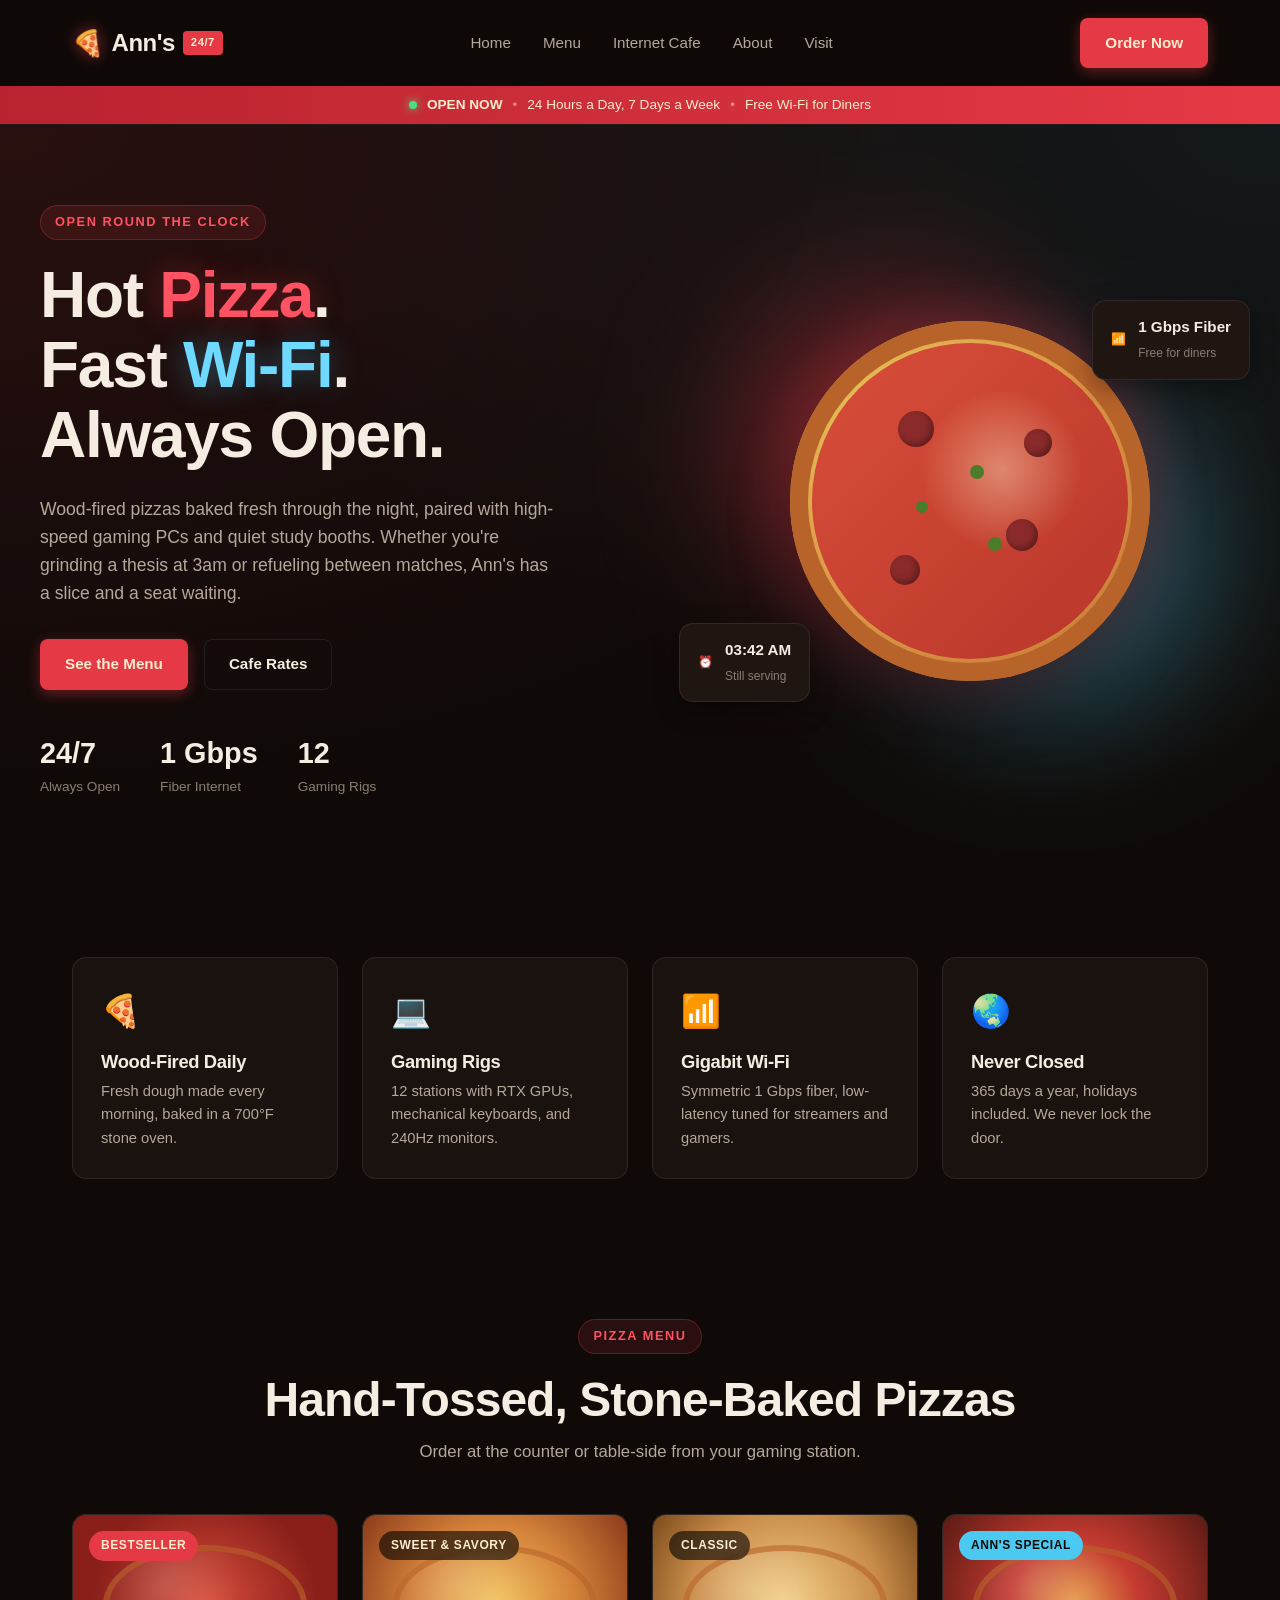
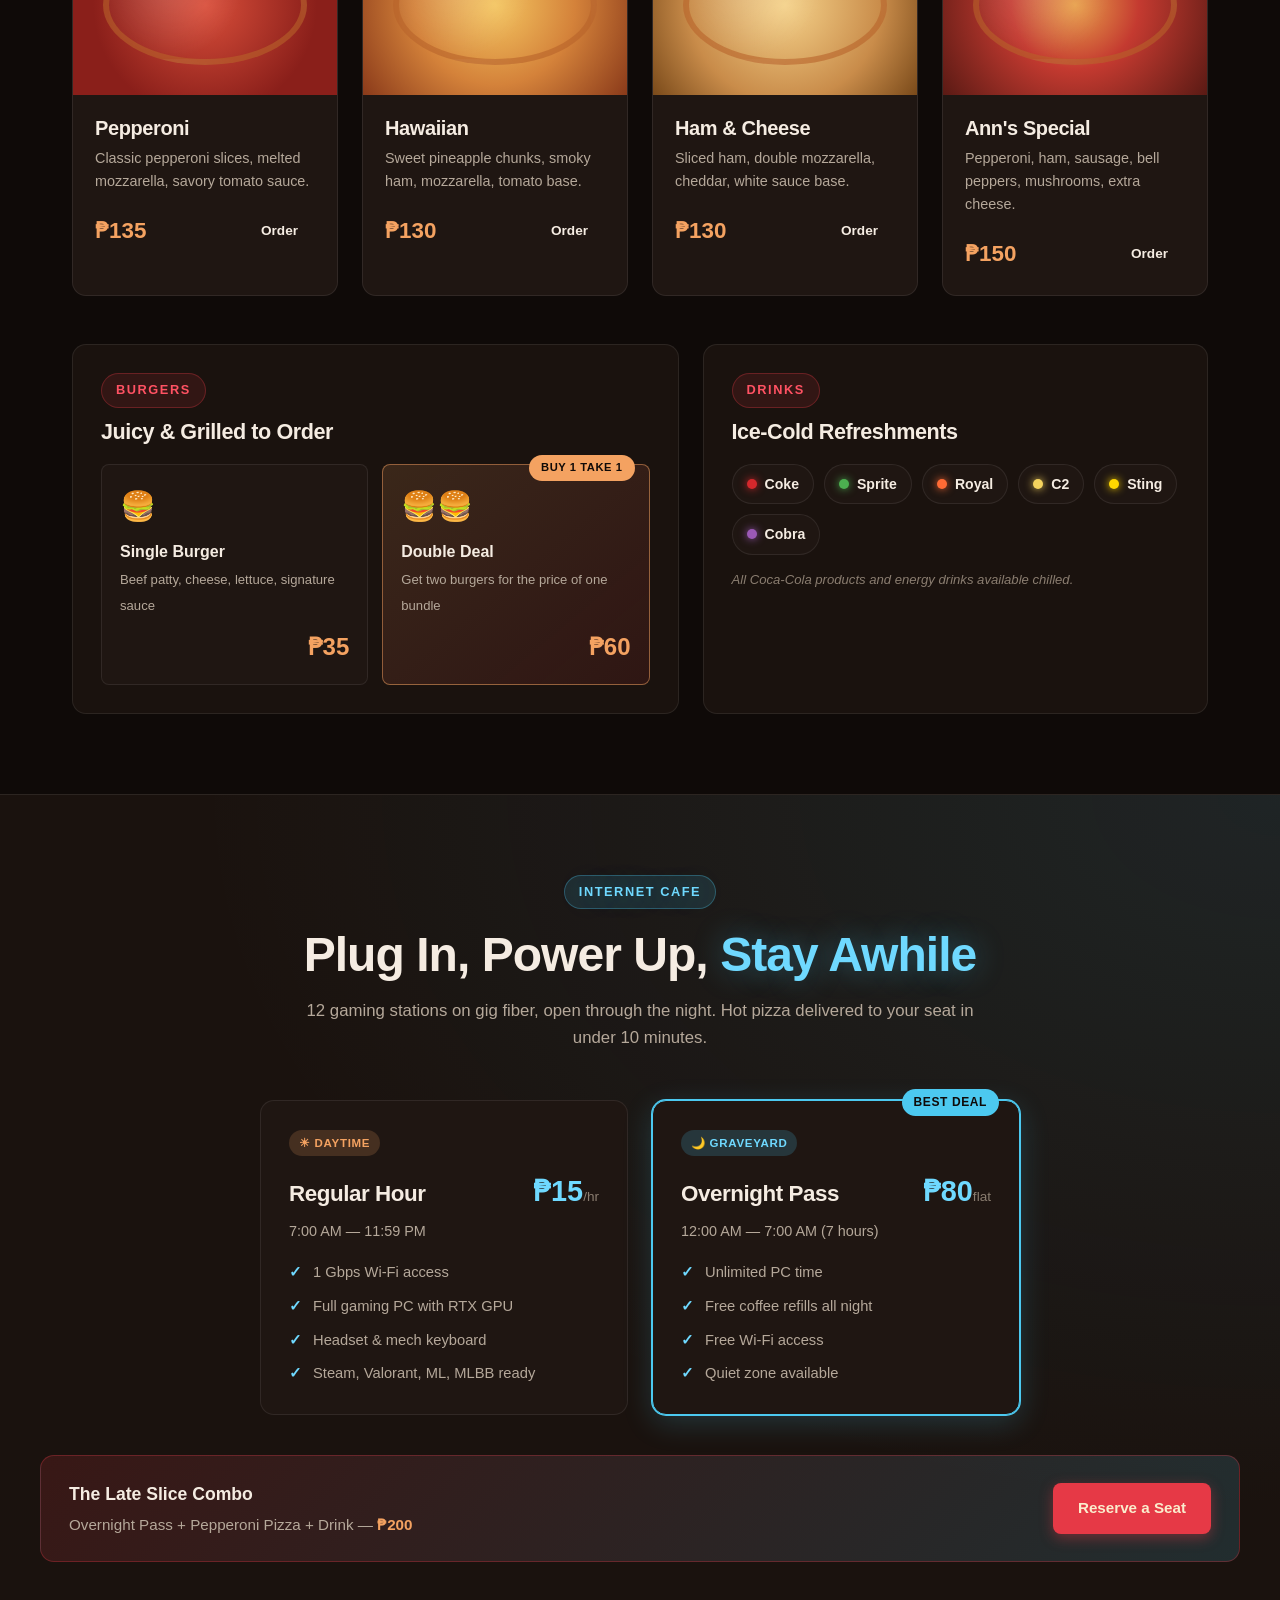
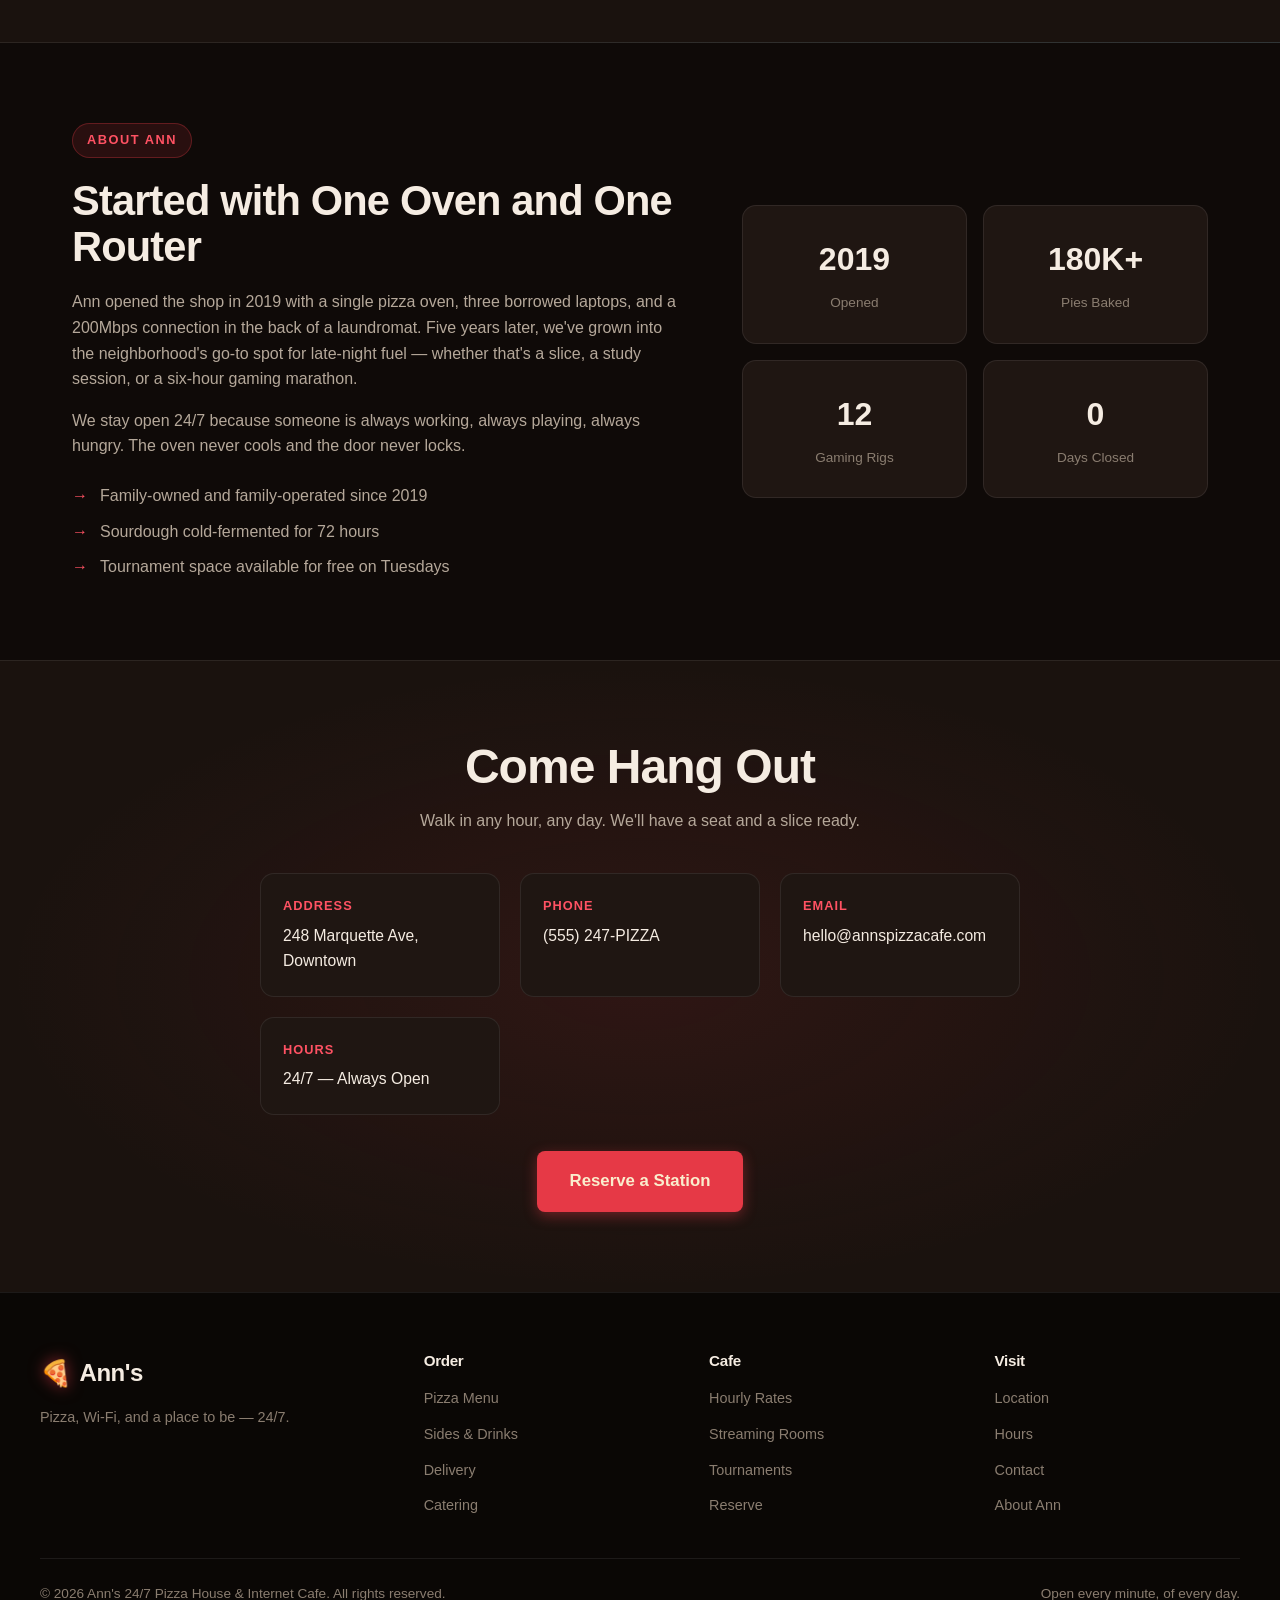
==== commit 0ece3c29: "v3" ====
--- a/anns-pizza-cafe/index.html
+++ b/anns-pizza-cafe/index.html
@@ -46,7 +46,7 @@
                 <div class="hero-stats">
                     <div><strong>24/7</strong><span>Always Open</span></div>
                     <div><strong>1 Gbps</strong><span>Fiber Internet</span></div>
-                    <div><strong>32</strong><span>Gaming Rigs</span></div>
+                    <div><strong>12</strong><span>Gaming Rigs</span></div>
                 </div>
             </div>
             <div class="hero-visual" aria-hidden="true">
@@ -89,7 +89,7 @@
         <div class="feature">
             <div class="feature-icon">&#128187;</div>
             <h3>Gaming Rigs</h3>
-            <p>32 stations with RTX GPUs, mechanical keyboards, and 240Hz monitors.</p>
+            <p>12 stations with RTX GPUs, mechanical keyboards, and 240Hz monitors.</p>
         </div>
         <div class="feature">
             <div class="feature-icon">&#128246;</div>
@@ -214,7 +214,7 @@
             <div class="cafe-text">
                 <span class="eyebrow accent-blue">Internet Cafe</span>
                 <h2>Plug In, Power Up, <span class="accent-blue">Stay Awhile</span></h2>
-                <p>32 gaming stations, 12 quiet study booths, and 4 private streaming rooms &mdash; all on the same gig fiber, all open through the night. Hot pizza delivered to your seat in under 10 minutes.</p>
+                <p>12 gaming stations on gig fiber, open through the night. Hot pizza delivered to your seat in under 10 minutes.</p>
 
                 <div class="package-grid package-grid-2">
                     <div class="package">
@@ -274,7 +274,7 @@
         <div class="about-stats">
             <div class="stat-card"><strong>2019</strong><span>Opened</span></div>
             <div class="stat-card"><strong>180K+</strong><span>Pies Baked</span></div>
-            <div class="stat-card"><strong>32</strong><span>Gaming Rigs</span></div>
+            <div class="stat-card"><strong>12</strong><span>Gaming Rigs</span></div>
             <div class="stat-card"><strong>0</strong><span>Days Closed</span></div>
         </div>
     </section>
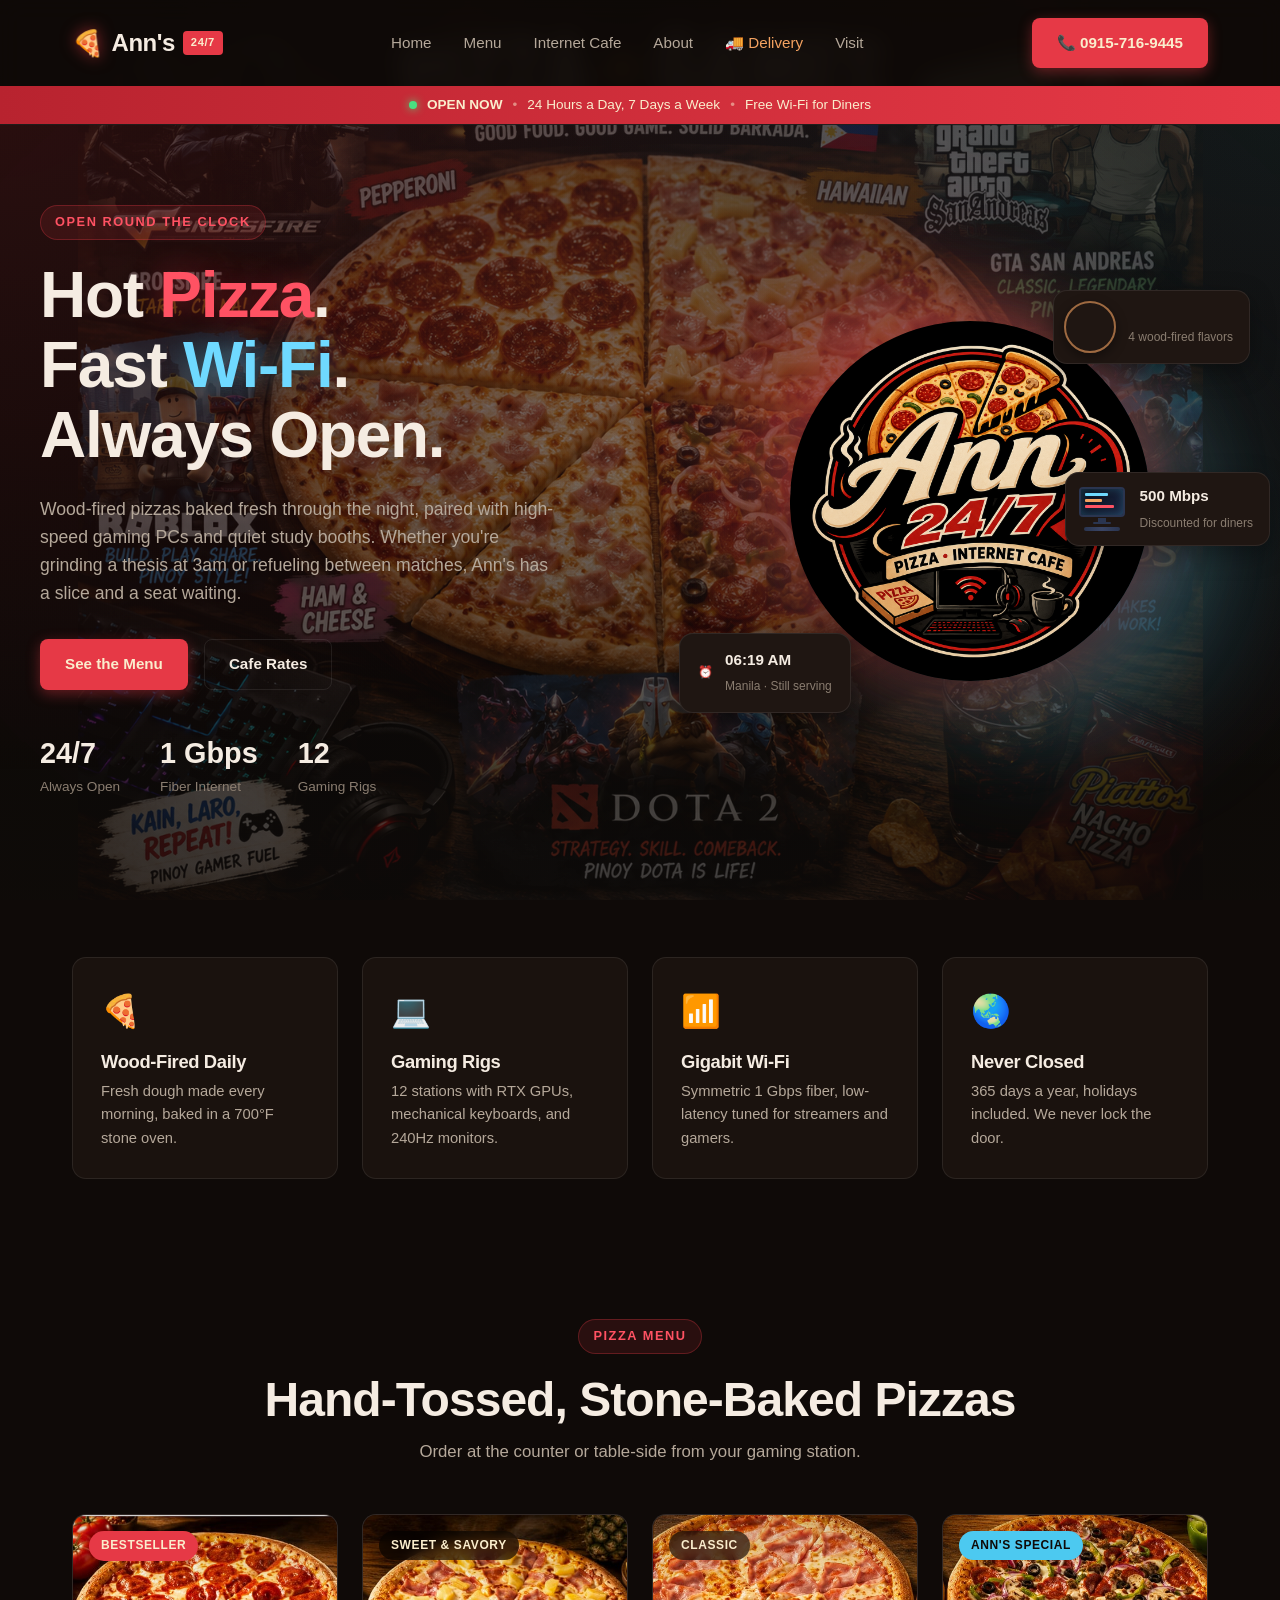
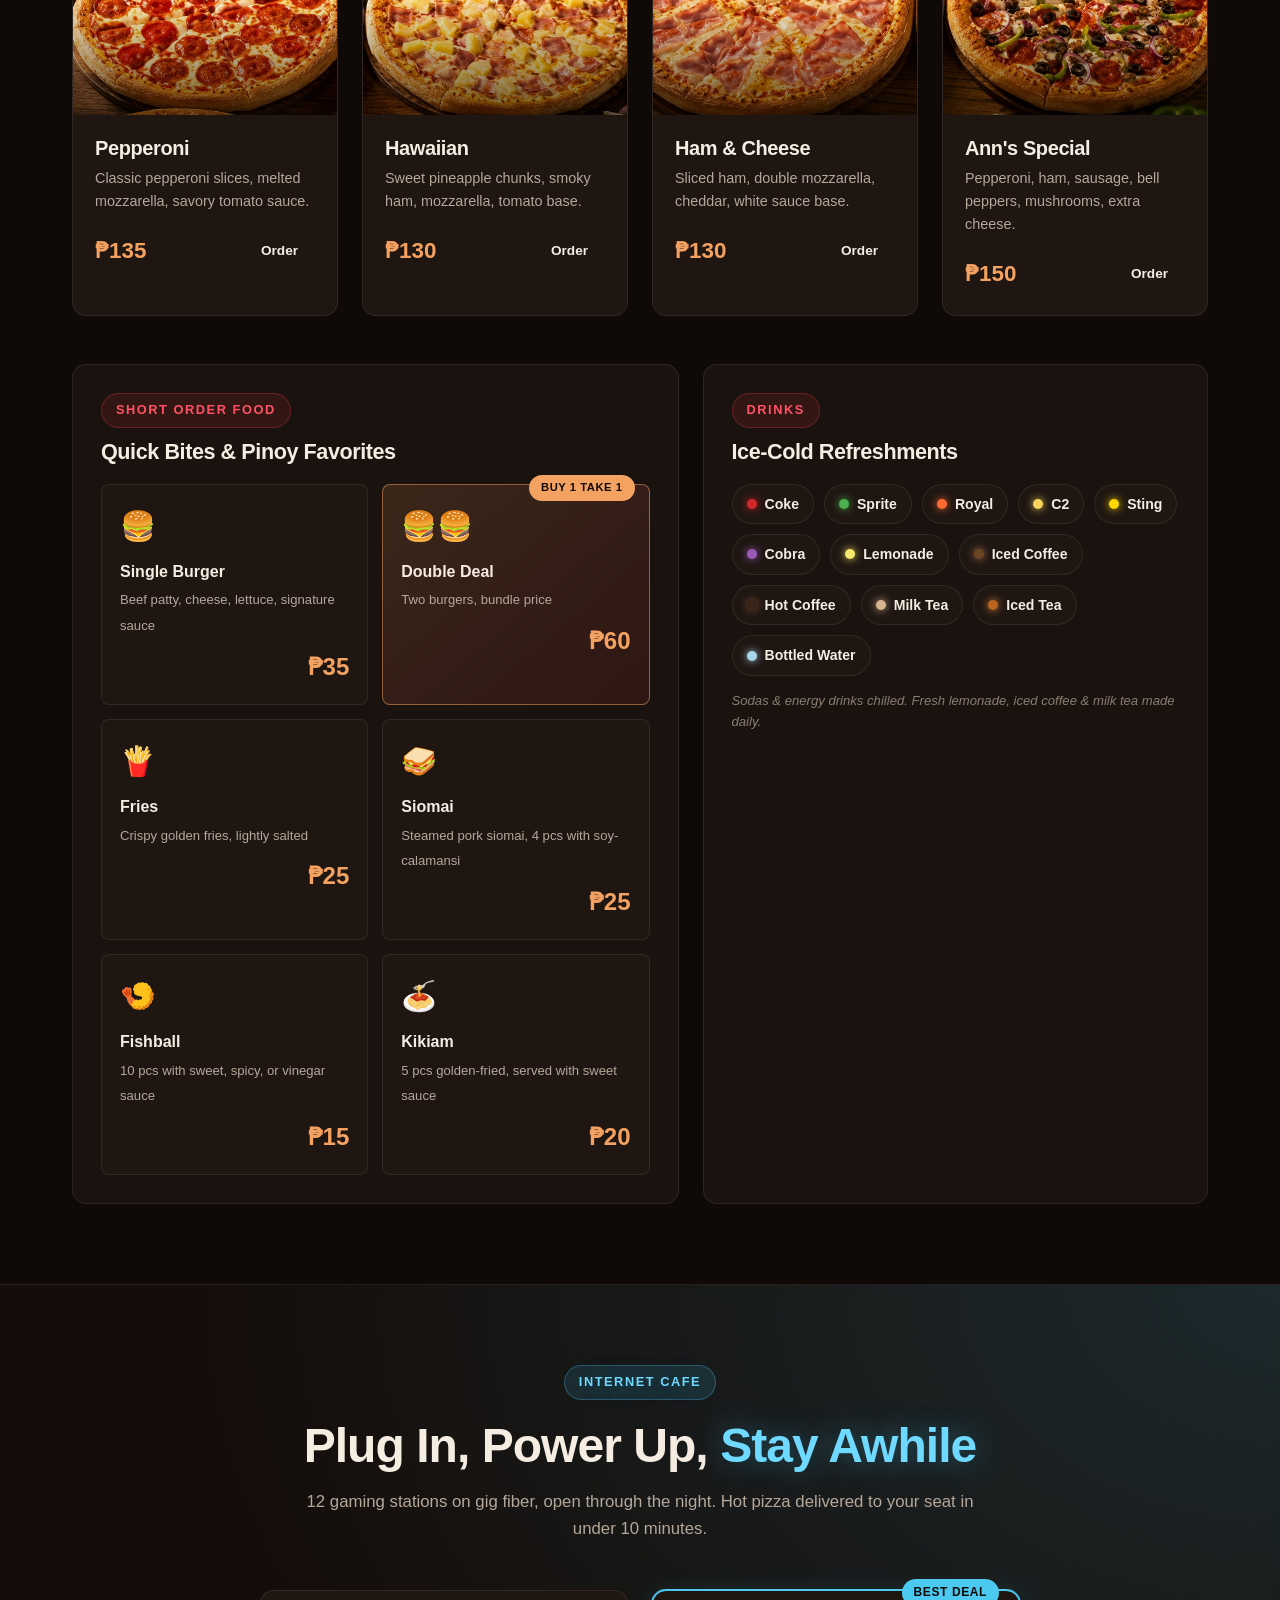
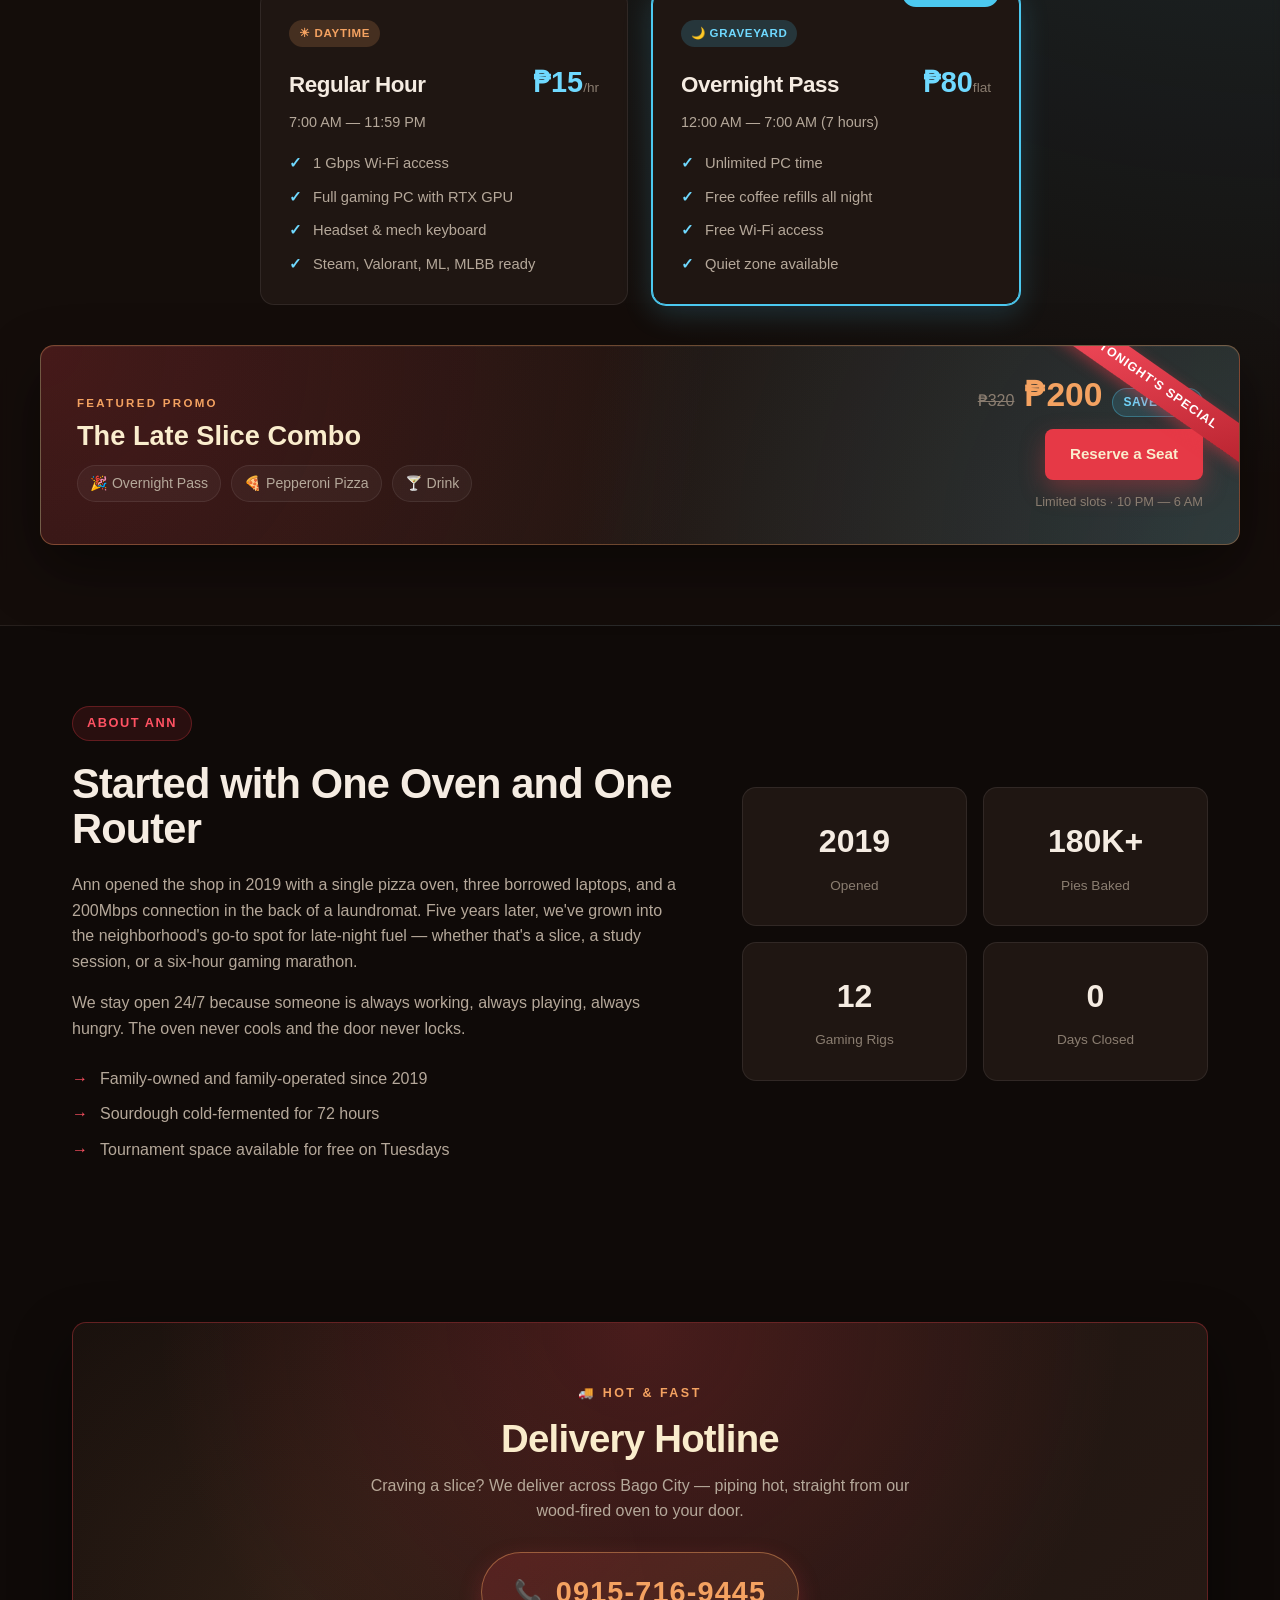
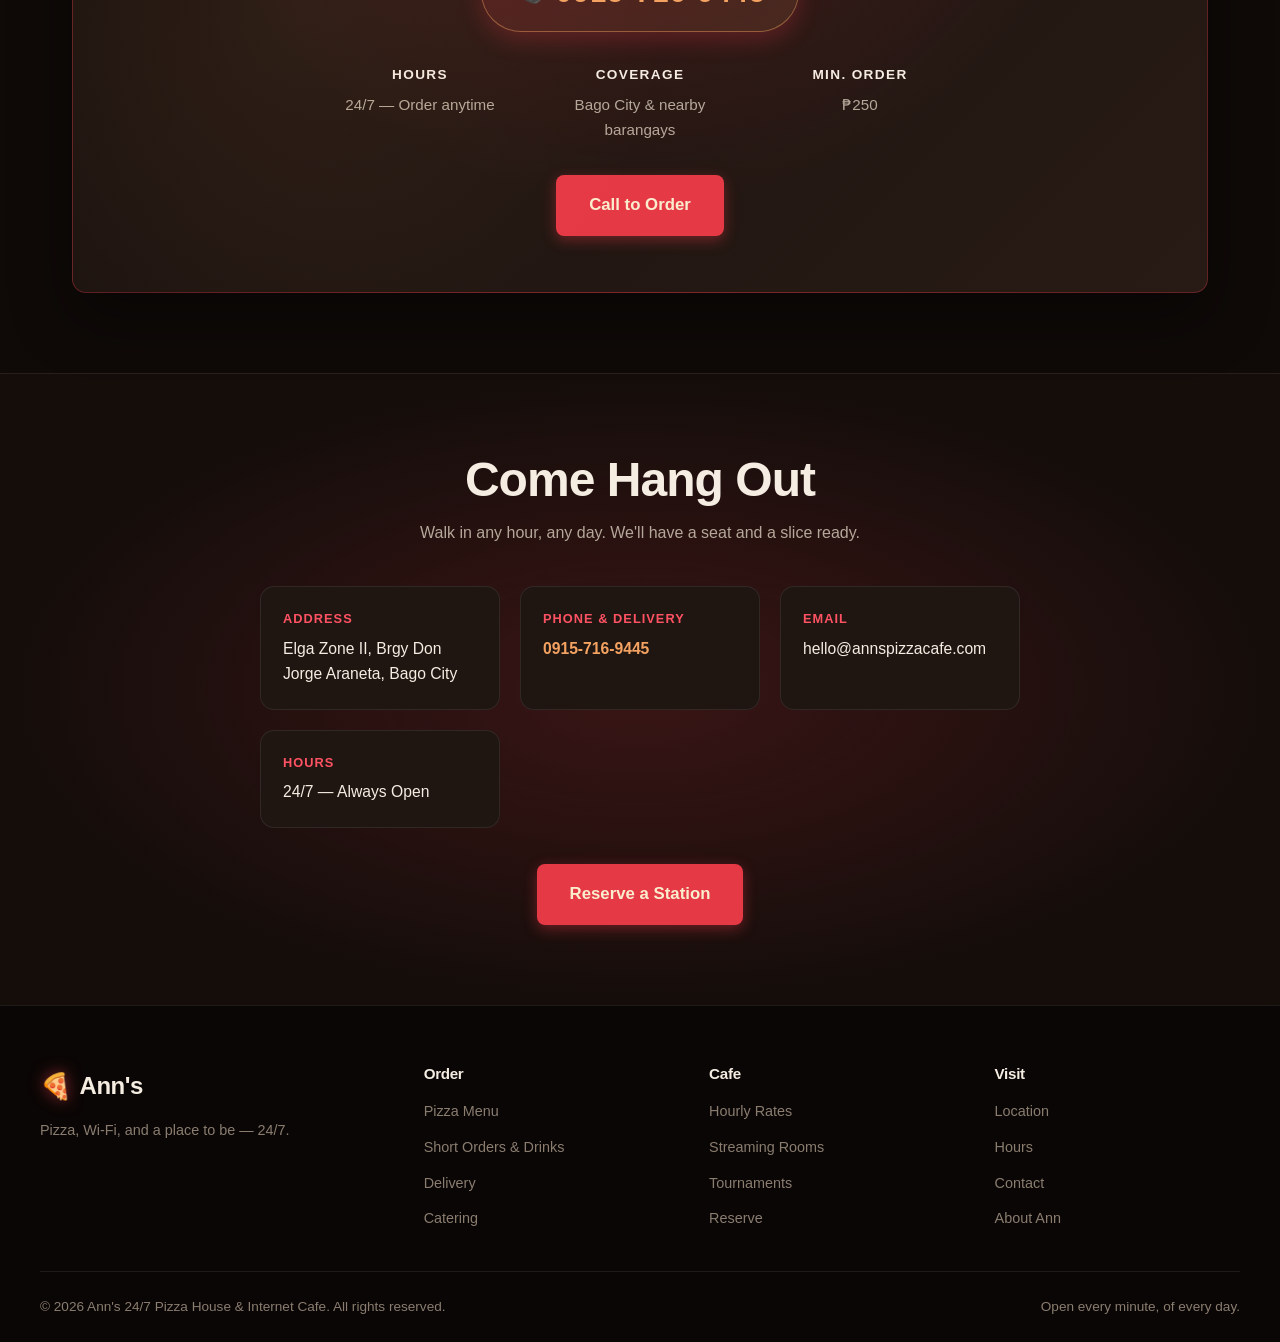
==== commit ddca6ae3: "v6" ====
--- a/anns-pizza-cafe/index.html
+++ b/anns-pizza-cafe/index.html
@@ -18,10 +18,11 @@
                 <li><a href="#home">Home</a></li>
                 <li><a href="#menu">Menu</a></li>
                 <li><a href="#cafe">Internet Cafe</a></li>
-                <li><a href="#about">About</a></li>
+                <li><a href="about.html">About</a></li>
+                <li><a href="#delivery" class="nav-delivery">&#128666; Delivery</a></li>
                 <li><a href="#contact">Visit</a></li>
             </ul>
-            <a href="#menu" class="btn btn-primary nav-cta">Order Now</a>
+            <a href="tel:09157169445" class="btn btn-primary nav-cta">&#128222; 0915-716-9445</a>
         </nav>
         <div class="status-bar">
             <span class="status-dot"></span>
@@ -53,27 +54,48 @@
                 <div class="glow-orb glow-red"></div>
                 <div class="glow-orb glow-blue"></div>
                 <div class="pizza-disc">
-                    <div class="pizza-base"></div>
-                    <span class="topping t1"></span>
-                    <span class="topping t2"></span>
-                    <span class="topping t3"></span>
-                    <span class="topping t4"></span>
-                    <span class="topping t5"></span>
-                    <span class="topping t6"></span>
-                    <span class="topping t7"></span>
-                </div>
-                <div class="card-float card-wifi">
-                    <span class="card-icon">&#128246;</span>
+                    <img src="logo.png" alt="Ann's 24/7 Pizza &amp; Internet Cafe" class="pizza-logo">
+                </div>
+                <div class="card-float card-flavors" aria-label="Pizza flavors showcase">
+                    <div class="flavor-cycle">
+                        <span class="flavor-slide flavor-pepperoni"></span>
+                        <span class="flavor-slide flavor-hawaiian"></span>
+                        <span class="flavor-slide flavor-hamcheese"></span>
+                        <span class="flavor-slide flavor-special"></span>
+                    </div>
                     <div>
-                        <strong>1 Gbps Fiber</strong>
-                        <span>Free for diners</span>
+                        <strong class="flavor-name">
+                            <span>Pepperoni</span>
+                            <span>Hawaiian</span>
+                            <span>Ham &amp; Cheese</span>
+                            <span>Ann&apos;s Special</span>
+                        </strong>
+                        <span>4 wood-fired flavors</span>
+                    </div>
+                </div>
+                <div class="card-float card-pc">
+                    <div class="pc-illustration" aria-hidden="true">
+                        <div class="pc-monitor">
+                            <div class="pc-screen">
+                                <span class="pc-bar pc-bar-1"></span>
+                                <span class="pc-bar pc-bar-2"></span>
+                                <span class="pc-bar pc-bar-3"></span>
+                            </div>
+                            <div class="pc-stand"></div>
+                            <div class="pc-base"></div>
+                        </div>
+                        <div class="pc-keyboard"></div>
+                    </div>
+                    <div>
+                        <strong>500 Mbps</strong>
+                        <span>Discounted for diners</span>
                     </div>
                 </div>
                 <div class="card-float card-time">
                     <span class="card-icon">&#9200;</span>
                     <div>
-                        <strong>03:42 AM</strong>
-                        <span>Still serving</span>
+                        <strong id="ph-clock">--:-- --</strong>
+                        <span>Manila &middot; Still serving</span>
                     </div>
                 </div>
             </div>
@@ -119,7 +141,7 @@
                     <p class="menu-desc">Classic pepperoni slices, melted mozzarella, savory tomato sauce.</p>
                     <div class="menu-footer">
                         <span class="price">&#8369;135</span>
-                        <a href="#" class="btn btn-small">Order</a>
+                        <a href="order.html?pizza=pepperoni" class="btn btn-small">Order</a>
                     </div>
                 </div>
             </article>
@@ -132,7 +154,7 @@
                     <p class="menu-desc">Sweet pineapple chunks, smoky ham, mozzarella, tomato base.</p>
                     <div class="menu-footer">
                         <span class="price">&#8369;130</span>
-                        <a href="#" class="btn btn-small">Order</a>
+                        <a href="order.html?pizza=hawaiian" class="btn btn-small">Order</a>
                     </div>
                 </div>
             </article>
@@ -145,7 +167,7 @@
                     <p class="menu-desc">Sliced ham, double mozzarella, cheddar, white sauce base.</p>
                     <div class="menu-footer">
                         <span class="price">&#8369;130</span>
-                        <a href="#" class="btn btn-small">Order</a>
+                        <a href="order.html?pizza=hamcheese" class="btn btn-small">Order</a>
                     </div>
                 </div>
             </article>
@@ -158,7 +180,7 @@
                     <p class="menu-desc">Pepperoni, ham, sausage, bell peppers, mushrooms, extra cheese.</p>
                     <div class="menu-footer">
                         <span class="price">&#8369;150</span>
-                        <a href="#" class="btn btn-small">Order</a>
+                        <a href="order.html?pizza=special" class="btn btn-small">Order</a>
                     </div>
                 </div>
             </article>
@@ -167,10 +189,10 @@
         <div class="extras-block">
             <div class="extras-card burgers-card">
                 <div class="extras-head">
-                    <span class="eyebrow">Burgers</span>
-                    <h3>Juicy &amp; Grilled to Order</h3>
-                </div>
-                <div class="burger-row">
+                    <span class="eyebrow">Short Order Food</span>
+                    <h3>Quick Bites &amp; Pinoy Favorites</h3>
+                </div>
+                <div class="burger-row burger-row-grid">
                     <div class="burger-deal">
                         <span class="burger-icon">&#127828;</span>
                         <div>
@@ -184,9 +206,41 @@
                         <span class="burger-icon">&#127828;&#127828;</span>
                         <div>
                             <strong>Double Deal</strong>
-                            <span>Get two burgers for the price of one bundle</span>
+                            <span>Two burgers, bundle price</span>
                         </div>
                         <span class="burger-price">&#8369;60</span>
+                    </div>
+                    <div class="burger-deal">
+                        <span class="burger-icon">&#127839;</span>
+                        <div>
+                            <strong>Fries</strong>
+                            <span>Crispy golden fries, lightly salted</span>
+                        </div>
+                        <span class="burger-price">&#8369;25</span>
+                    </div>
+                    <div class="burger-deal">
+                        <span class="burger-icon">&#129386;</span>
+                        <div>
+                            <strong>Siomai</strong>
+                            <span>Steamed pork siomai, 4 pcs with soy-calamansi</span>
+                        </div>
+                        <span class="burger-price">&#8369;25</span>
+                    </div>
+                    <div class="burger-deal">
+                        <span class="burger-icon">&#127844;</span>
+                        <div>
+                            <strong>Fishball</strong>
+                            <span>10 pcs with sweet, spicy, or vinegar sauce</span>
+                        </div>
+                        <span class="burger-price">&#8369;15</span>
+                    </div>
+                    <div class="burger-deal">
+                        <span class="burger-icon">&#127837;</span>
+                        <div>
+                            <strong>Kikiam</strong>
+                            <span>5 pcs golden-fried, served with sweet sauce</span>
+                        </div>
+                        <span class="burger-price">&#8369;20</span>
                     </div>
                 </div>
             </div>
@@ -203,8 +257,14 @@
                     <div class="drink-chip"><span class="drink-dot drink-c2"></span><strong>C2</strong></div>
                     <div class="drink-chip"><span class="drink-dot drink-sting"></span><strong>Sting</strong></div>
                     <div class="drink-chip"><span class="drink-dot drink-cobra"></span><strong>Cobra</strong></div>
-                </div>
-                <p class="drinks-note">All Coca-Cola products and energy drinks available chilled.</p>
+                    <div class="drink-chip"><span class="drink-dot drink-lemonade"></span><strong>Lemonade</strong></div>
+                    <div class="drink-chip"><span class="drink-dot drink-icedcoffee"></span><strong>Iced Coffee</strong></div>
+                    <div class="drink-chip"><span class="drink-dot drink-hotcoffee"></span><strong>Hot Coffee</strong></div>
+                    <div class="drink-chip"><span class="drink-dot drink-milktea"></span><strong>Milk Tea</strong></div>
+                    <div class="drink-chip"><span class="drink-dot drink-icedtea"></span><strong>Iced Tea</strong></div>
+                    <div class="drink-chip"><span class="drink-dot drink-water"></span><strong>Bottled Water</strong></div>
+                </div>
+                <p class="drinks-note">Sodas &amp; energy drinks chilled. Fresh lemonade, iced coffee &amp; milk tea made daily.</p>
             </div>
         </div>
     </section>
@@ -248,12 +308,28 @@
                     </div>
                 </div>
 
-                <div class="combo-banner">
-                    <div>
-                        <strong>The Late Slice Combo</strong>
-                        <span>Overnight Pass + Pepperoni Pizza + Drink &mdash; <em>&#8369;200</em></span>
-                    </div>
-                    <a href="#contact" class="btn btn-primary">Reserve a Seat</a>
+                <div class="promo-highlight">
+                    <span class="promo-ribbon">&#11088; Tonight&apos;s Special</span>
+                    <div class="promo-body">
+                        <div class="promo-info">
+                            <span class="promo-eyebrow">Featured Promo</span>
+                            <strong class="promo-title">The Late Slice Combo</strong>
+                            <ul class="promo-items">
+                                <li>&#127881; Overnight Pass</li>
+                                <li>&#127829; Pepperoni Pizza</li>
+                                <li>&#127864; Drink</li>
+                            </ul>
+                        </div>
+                        <div class="promo-cta">
+                            <div class="promo-pricing">
+                                <span class="promo-price-old">&#8369;320</span>
+                                <span class="promo-price">&#8369;200</span>
+                                <span class="promo-save">Save &#8369;120</span>
+                            </div>
+                            <a href="reserve.html" class="btn btn-primary promo-btn">Reserve a Seat</a>
+                            <span class="promo-meta">Limited slots &middot; 10 PM &mdash; 6 AM</span>
+                        </div>
+                    </div>
                 </div>
             </div>
         </div>
@@ -279,6 +355,33 @@
         </div>
     </section>
 
+    <section id="delivery" class="delivery">
+        <div class="delivery-card">
+            <span class="delivery-eyebrow">&#128666; Hot &amp; Fast</span>
+            <h2>Delivery Hotline</h2>
+            <p class="delivery-sub">Craving a slice? We deliver across Bago City &mdash; piping hot, straight from our wood-fired oven to your door.</p>
+            <a href="tel:09157169445" class="delivery-phone">
+                <span class="delivery-icon">&#128222;</span>
+                <span class="delivery-number">0915-716-9445</span>
+            </a>
+            <div class="delivery-meta">
+                <div>
+                    <strong>Hours</strong>
+                    <span>24/7 &mdash; Order anytime</span>
+                </div>
+                <div>
+                    <strong>Coverage</strong>
+                    <span>Bago City &amp; nearby barangays</span>
+                </div>
+                <div>
+                    <strong>Min. Order</strong>
+                    <span>&#8369;250</span>
+                </div>
+            </div>
+            <a href="tel:09157169445" class="btn btn-primary btn-large">Call to Order</a>
+        </div>
+    </section>
+
     <section id="contact" class="contact">
         <div class="contact-content">
             <h2>Come Hang Out</h2>
@@ -286,11 +389,11 @@
             <div class="contact-info">
                 <div>
                     <strong>Address</strong>
-                    <span>248 Marquette Ave, Downtown</span>
-                </div>
-                <div>
-                    <strong>Phone</strong>
-                    <span>(555) 247-PIZZA</span>
+                    <span>Elga Zone II, Brgy Don Jorge Araneta, Bago City</span>
+                </div>
+                <div>
+                    <strong>Phone &amp; Delivery</strong>
+                    <span><a href="tel:09157169445" class="contact-link">0915-716-9445</a></span>
                 </div>
                 <div>
                     <strong>Email</strong>
@@ -301,7 +404,7 @@
                     <span>24/7 &mdash; Always Open</span>
                 </div>
             </div>
-            <a href="#" class="btn btn-primary btn-large">Reserve a Station</a>
+            <a href="reserve.html" class="btn btn-primary btn-large">Reserve a Station</a>
         </div>
     </section>
 
@@ -318,8 +421,8 @@
                 <h4>Order</h4>
                 <ul>
                     <li><a href="#menu">Pizza Menu</a></li>
-                    <li><a href="#menu">Sides &amp; Drinks</a></li>
-                    <li><a href="#">Delivery</a></li>
+                    <li><a href="#menu">Short Orders &amp; Drinks</a></li>
+                    <li><a href="#delivery">Delivery</a></li>
                     <li><a href="#">Catering</a></li>
                 </ul>
             </div>
@@ -338,7 +441,7 @@
                     <li><a href="#contact">Location</a></li>
                     <li><a href="#contact">Hours</a></li>
                     <li><a href="#contact">Contact</a></li>
-                    <li><a href="#about">About Ann</a></li>
+                    <li><a href="about.html">About Ann</a></li>
                 </ul>
             </div>
         </div>
@@ -347,5 +450,20 @@
             <span>Open every minute, of every day.</span>
         </div>
     </footer>
+    <script>
+        (function () {
+            var el = document.getElementById('ph-clock');
+            if (!el) return;
+            var fmt = new Intl.DateTimeFormat('en-US', {
+                timeZone: 'Asia/Manila',
+                hour: '2-digit',
+                minute: '2-digit',
+                hour12: true
+            });
+            function tick() { el.textContent = fmt.format(new Date()); }
+            tick();
+            setInterval(tick, 1000);
+        })();
+    </script>
 </body>
 </html>
--- a/anns-pizza-cafe/styles.css
+++ b/anns-pizza-cafe/styles.css
@@ -38,6 +38,54 @@
     color: var(--text);
     line-height: 1.6;
     overflow-x: hidden;
+    position: relative;
+}
+
+/* ===== Animated background image (full photo visible) ===== */
+body::before {
+    content: '';
+    position: fixed;
+    inset: 0;
+    background-image: url('46681ae6-e1f2-4aca-9fba-7cf194dd0c22.png');
+    background-size: contain;
+    background-position: center center;
+    background-repeat: no-repeat;
+    background-color: #0a0705;
+    z-index: -2;
+    animation: bgFloat 18s ease-in-out infinite alternate;
+    will-change: transform, filter;
+}
+
+body::after {
+    content: '';
+    position: fixed;
+    inset: 0;
+    background:
+        radial-gradient(ellipse at center, rgba(15, 10, 8, 0.55) 0%, rgba(15, 10, 8, 0.85) 100%),
+        linear-gradient(180deg, rgba(230, 57, 70, 0.04) 0%, transparent 50%, rgba(76, 201, 240, 0.04) 100%);
+    z-index: -1;
+    pointer-events: none;
+    animation: overlayPulse 6s ease-in-out infinite alternate;
+}
+
+@keyframes bgFloat {
+    0%   { transform: translate(0%, 0%); filter: brightness(1) saturate(1); }
+    25%  { transform: translate(-0.6%, -0.4%); filter: brightness(1.04) saturate(1.06); }
+    50%  { transform: translate(0.4%, 0.6%); filter: brightness(0.98) saturate(1.02); }
+    75%  { transform: translate(-0.4%, 0.5%); filter: brightness(1.06) saturate(1.08); }
+    100% { transform: translate(0.6%, -0.5%); filter: brightness(1) saturate(1); }
+}
+
+@keyframes overlayPulse {
+    0%   { opacity: 0.95; }
+    100% { opacity: 0.78; }
+}
+
+@media (prefers-reduced-motion: reduce) {
+    body::before,
+    body::after {
+        animation: none;
+    }
 }
 
 h1, h2, h3, h4 {
@@ -321,42 +369,40 @@
     width: 360px;
     height: 360px;
     border-radius: 50%;
-    background: radial-gradient(circle at 30% 30%, #f4d35e 0%, #e8a04a 50%, #c97232 100%);
+    overflow: hidden;
     box-shadow:
-        inset 0 0 0 18px #b8632a,
-        inset 0 0 40px rgba(0, 0, 0, 0.3),
         var(--shadow-lg),
-        0 0 60px rgba(230, 57, 70, 0.4);
-    animation: spin 60s linear infinite;
-}
-
-@keyframes spin {
-    to { transform: rotate(360deg); }
-}
-
-.pizza-base::before {
-    content: '';
-    position: absolute;
-    inset: 22px;
-    border-radius: 50%;
-    background:
-        radial-gradient(circle at 60% 40%, rgba(255, 240, 200, 0.4) 0%, transparent 30%),
-        linear-gradient(135deg, #d94e3a 0%, #b8362a 100%);
-}
-
-.topping {
-    position: absolute;
-    border-radius: 50%;
-    z-index: 2;
-}
-
-.t1 { width: 36px; height: 36px; background: #8a2a2a; top: 25%; left: 30%; box-shadow: inset -3px -3px 6px rgba(0,0,0,0.3); }
-.t2 { width: 32px; height: 32px; background: #8a2a2a; top: 55%; left: 60%; box-shadow: inset -3px -3px 6px rgba(0,0,0,0.3); }
-.t3 { width: 28px; height: 28px; background: #8a2a2a; top: 30%; left: 65%; box-shadow: inset -3px -3px 6px rgba(0,0,0,0.3); }
-.t4 { width: 30px; height: 30px; background: #8a2a2a; top: 65%; left: 28%; box-shadow: inset -3px -3px 6px rgba(0,0,0,0.3); }
-.t5 { width: 14px; height: 14px; background: #4a7c2a; top: 40%; left: 50%; }
-.t6 { width: 12px; height: 12px; background: #4a7c2a; top: 50%; left: 35%; }
-.t7 { width: 14px; height: 14px; background: #4a7c2a; top: 60%; left: 55%; }
+        0 0 60px rgba(230, 57, 70, 0.45),
+        0 0 120px rgba(244, 162, 97, 0.25);
+    animation: pizzaPulse 4s ease-in-out infinite;
+}
+
+.pizza-logo {
+    width: 100%;
+    height: 100%;
+    object-fit: cover;
+    display: block;
+    transition: transform 0.6s ease;
+}
+
+.pizza-disc:hover .pizza-logo {
+    transform: scale(1.05) rotate(3deg);
+}
+
+@keyframes pizzaPulse {
+    0%, 100% {
+        box-shadow:
+            var(--shadow-lg),
+            0 0 60px rgba(230, 57, 70, 0.45),
+            0 0 120px rgba(244, 162, 97, 0.25);
+    }
+    50% {
+        box-shadow:
+            var(--shadow-lg),
+            0 0 80px rgba(230, 57, 70, 0.6),
+            0 0 160px rgba(244, 162, 97, 0.35);
+    }
+}
 
 .card-float {
     position: absolute;
@@ -386,14 +432,22 @@
     font-size: 1.6rem;
 }
 
-.card-wifi {
-    top: 8%;
+.card-flavors {
+    top: 6%;
     right: -10px;
     animation: float 4s ease-in-out infinite;
+    padding: 10px 16px 10px 10px;
+}
+
+.card-pc {
+    top: 44%;
+    right: -30px;
+    animation: float 4s ease-in-out infinite 1s;
+    padding: 10px 16px 10px 10px;
 }
 
 .card-time {
-    bottom: 8%;
+    bottom: 6%;
     left: -20px;
     animation: float 4s ease-in-out infinite 2s;
 }
@@ -401,6 +455,152 @@
 @keyframes float {
     0%, 100% { transform: translateY(0); }
     50% { transform: translateY(-12px); }
+}
+
+/* ===== Animated pizza-flavor thumbnail ===== */
+.flavor-cycle {
+    position: relative;
+    width: 52px;
+    height: 52px;
+    border-radius: 50%;
+    overflow: hidden;
+    border: 2px solid rgba(244, 162, 97, 0.6);
+    box-shadow: 0 4px 12px rgba(0, 0, 0, 0.4);
+    flex-shrink: 0;
+}
+
+.flavor-slide {
+    position: absolute;
+    inset: 0;
+    background-size: cover;
+    background-position: center center;
+    background-repeat: no-repeat;
+    opacity: 0;
+    animation: flavorCycle 12s infinite;
+}
+
+.flavor-pepperoni { background-image: url('pepperoni.jpg'); animation-delay: 0s; }
+.flavor-hawaiian  { background-image: url('Hawaiian.jpg');  animation-delay: 3s; }
+.flavor-hamcheese { background-image: url('ham%20and%20cheese.jpg'); animation-delay: 6s; }
+.flavor-special   { background-image: url('special.jpg');   animation-delay: 9s; }
+
+@keyframes flavorCycle {
+    0%, 25% { opacity: 1; transform: scale(1); }
+    27%, 100% { opacity: 0; transform: scale(1.08); }
+}
+
+/* Flavor name text cycle, synced to image cycle */
+.flavor-name {
+    display: block;
+    position: relative;
+    min-height: 1.2em;
+    overflow: hidden;
+}
+
+.flavor-name span {
+    display: block;
+    position: absolute;
+    top: 0;
+    left: 0;
+    white-space: nowrap;
+    opacity: 0;
+    animation: flavorTextCycle 12s infinite;
+    font-size: 0.95rem;
+    color: var(--cream);
+}
+
+.flavor-name span:nth-child(1) { animation-delay: 0s; }
+.flavor-name span:nth-child(2) { animation-delay: 3s; }
+.flavor-name span:nth-child(3) { animation-delay: 6s; }
+.flavor-name span:nth-child(4) { animation-delay: 9s; }
+
+@keyframes flavorTextCycle {
+    0%, 25% { opacity: 1; transform: translateY(0); }
+    27%, 100% { opacity: 0; transform: translateY(-6px); }
+}
+
+/* ===== Internet cafe PC illustration ===== */
+.pc-illustration {
+    position: relative;
+    width: 52px;
+    height: 52px;
+    display: flex;
+    flex-direction: column;
+    align-items: center;
+    justify-content: center;
+    flex-shrink: 0;
+}
+
+.pc-monitor {
+    width: 46px;
+    display: flex;
+    flex-direction: column;
+    align-items: center;
+}
+
+.pc-screen {
+    width: 46px;
+    height: 30px;
+    background: linear-gradient(135deg, #0a0e1a 0%, #1a2540 100%);
+    border: 2px solid #2a3550;
+    border-radius: 4px;
+    position: relative;
+    overflow: hidden;
+    padding: 4px;
+    box-shadow: inset 0 0 8px rgba(76, 201, 240, 0.25);
+}
+
+.pc-bar {
+    display: block;
+    height: 3px;
+    border-radius: 1px;
+    margin-bottom: 3px;
+    animation: pcLoad 2s ease-in-out infinite;
+}
+
+.pc-bar-1 {
+    width: 70%;
+    background: var(--blue-bright);
+    animation-delay: 0s;
+}
+
+.pc-bar-2 {
+    width: 50%;
+    background: var(--gold);
+    animation-delay: 0.3s;
+}
+
+.pc-bar-3 {
+    width: 85%;
+    background: var(--red-bright);
+    animation-delay: 0.6s;
+}
+
+@keyframes pcLoad {
+    0%, 100% { opacity: 0.4; transform: scaleX(0.6); transform-origin: left; }
+    50% { opacity: 1; transform: scaleX(1); }
+}
+
+.pc-stand {
+    width: 8px;
+    height: 4px;
+    background: #2a3550;
+    margin-top: 1px;
+}
+
+.pc-base {
+    width: 18px;
+    height: 2px;
+    background: #2a3550;
+    border-radius: 2px;
+}
+
+.pc-keyboard {
+    width: 36px;
+    height: 4px;
+    background: linear-gradient(90deg, #2a3550, #3a4565, #2a3550);
+    border-radius: 2px;
+    margin-top: 3px;
 }
 
 /* ===== Features ===== */
@@ -486,24 +686,37 @@
 }
 
 .menu-image {
-    height: 180px;
+    height: 200px;
     position: relative;
     display: flex;
     align-items: flex-start;
     padding: 16px;
+    background-size: cover;
+    background-position: center center;
+    background-repeat: no-repeat;
+    overflow: hidden;
+    transition: transform 0.4s ease;
+}
+
+.menu-card {
+    overflow: hidden;
+}
+
+.menu-card:hover .menu-image {
+    transform: scale(1.05);
 }
 
 .menu-image.pepperoni {
-    background: radial-gradient(circle at 50% 50%, #d94e3a 0%, #8a1f1a 70%);
+    background-image: url('pepperoni.jpg');
 }
 .menu-image.hawaiian {
-    background: radial-gradient(circle at 50% 50%, #f4c560 0%, #d4823a 50%, #8a3a1a 100%);
+    background-image: url('Hawaiian.jpg');
 }
 .menu-image.hamcheese {
-    background: radial-gradient(circle at 50% 50%, #f5d28a 0%, #c98c4a 60%, #7a4a1a 100%);
+    background-image: url('ham%20and%20cheese.jpg');
 }
 .menu-image.special {
-    background: radial-gradient(circle at 50% 50%, #e8a04a 0%, #c43a30 40%, #5a1a14 100%);
+    background-image: url('special.jpg');
 }
 
 .menu-grid-4 {
@@ -513,10 +726,12 @@
 .menu-image::after {
     content: '';
     position: absolute;
-    inset: 30px;
-    border-radius: 50%;
-    background: radial-gradient(circle at 30% 30%, rgba(255, 255, 255, 0.15) 0%, transparent 50%);
-    border: 6px solid rgba(184, 99, 42, 0.6);
+    inset: 0;
+    background: linear-gradient(to bottom,
+        rgba(0, 0, 0, 0.15) 0%,
+        rgba(0, 0, 0, 0) 40%,
+        rgba(0, 0, 0, 0.55) 100%);
+    pointer-events: none;
 }
 
 .menu-tag {
@@ -603,6 +818,10 @@
     gap: 14px;
 }
 
+.burger-row-grid {
+    grid-template-columns: repeat(auto-fit, minmax(200px, 1fr));
+}
+
 .burger-deal {
     position: relative;
     background: var(--bg-card);
@@ -693,6 +912,12 @@
 .drink-c2 { background: #f4d35e; color: #f4d35e; }
 .drink-sting { background: #ffd700; color: #ffd700; }
 .drink-cobra { background: #9b59b6; color: #9b59b6; }
+.drink-lemonade { background: #f7e96b; color: #f7e96b; }
+.drink-icedcoffee { background: #6b4423; color: #a87555; }
+.drink-hotcoffee { background: #3a2418; color: #8a5a3a; }
+.drink-milktea { background: #d6b28d; color: #d6b28d; }
+.drink-icedtea { background: #b8651f; color: #d8853f; }
+.drink-water { background: #a8d8e8; color: #a8d8e8; }
 
 .drinks-note {
     font-size: 0.82rem;
@@ -742,8 +967,9 @@
 /* ===== Cafe ===== */
 .cafe {
     background:
-        radial-gradient(ellipse at top right, rgba(76, 201, 240, 0.1), transparent 60%),
-        var(--bg-soft);
+        radial-gradient(ellipse at top right, rgba(76, 201, 240, 0.15), transparent 60%),
+        rgba(26, 18, 14, 0.55);
+    backdrop-filter: blur(4px);
     padding: 80px 32px;
     border-top: 1px solid var(--border);
     border-bottom: 1px solid var(--border);
@@ -861,34 +1087,181 @@
     font-weight: 700;
 }
 
-.combo-banner {
-    display: flex;
+.promo-highlight {
+    position: relative;
+    margin-top: 32px;
+    padding: 32px 36px;
+    background:
+        radial-gradient(circle at 0% 0%, rgba(230, 57, 70, 0.22), transparent 55%),
+        radial-gradient(circle at 100% 100%, rgba(76, 201, 240, 0.18), transparent 55%),
+        linear-gradient(135deg, rgba(26, 18, 14, 0.92), rgba(42, 29, 23, 0.92));
+    border: 1px solid rgba(244, 162, 97, 0.35);
+    border-radius: var(--radius);
+    box-shadow:
+        var(--shadow-lg),
+        inset 0 1px 0 rgba(255, 255, 255, 0.04);
+    overflow: hidden;
+}
+
+.promo-highlight::before {
+    content: '';
+    position: absolute;
+    inset: -2px;
+    border-radius: calc(var(--radius) + 2px);
+    background: linear-gradient(120deg,
+        transparent 0%,
+        transparent 35%,
+        rgba(244, 162, 97, 0.6) 50%,
+        transparent 65%,
+        transparent 100%);
+    background-size: 250% 250%;
+    z-index: -1;
+    animation: promoShine 6s linear infinite;
+    opacity: 0.5;
+}
+
+@keyframes promoShine {
+    0% { background-position: 200% 0; }
+    100% { background-position: -100% 0; }
+}
+
+.promo-ribbon {
+    position: absolute;
+    top: 18px;
+    right: -42px;
+    transform: rotate(35deg);
+    background: linear-gradient(135deg, var(--red-bright), var(--red-dark));
+    color: #fff;
+    font-size: 0.78rem;
+    font-weight: 700;
+    letter-spacing: 0.08em;
+    text-transform: uppercase;
+    padding: 6px 50px;
+    box-shadow: 0 4px 14px rgba(230, 57, 70, 0.45);
+    z-index: 2;
+}
+
+.promo-body {
+    display: grid;
+    grid-template-columns: 1.4fr auto;
+    gap: 32px;
     align-items: center;
-    justify-content: space-between;
-    gap: 20px;
+}
+
+.promo-info {
+    text-align: left;
+}
+
+.promo-eyebrow {
+    display: inline-block;
+    color: var(--gold);
+    font-size: 0.72rem;
+    font-weight: 700;
+    letter-spacing: 0.2em;
+    text-transform: uppercase;
+    margin-bottom: 8px;
+}
+
+.promo-title {
+    display: block;
+    font-size: 1.7rem;
+    line-height: 1.15;
+    color: var(--cream);
+    margin-bottom: 14px;
+}
+
+.promo-items {
+    list-style: none;
+    display: flex;
     flex-wrap: wrap;
-    padding: 24px 28px;
-    background: linear-gradient(135deg, rgba(230, 57, 70, 0.15), rgba(76, 201, 240, 0.15));
-    border: 1px solid rgba(230, 57, 70, 0.3);
-    border-radius: var(--radius);
-    text-align: left;
-}
-
-.combo-banner strong {
-    display: block;
-    font-size: 1.1rem;
-    margin-bottom: 4px;
-}
-
-.combo-banner span {
+    gap: 10px;
+    padding: 0;
+}
+
+.promo-items li {
+    background: rgba(255, 255, 255, 0.04);
+    border: 1px solid var(--border);
     color: var(--text-dim);
-    font-size: 0.95rem;
-}
-
-.combo-banner em {
+    padding: 6px 12px;
+    border-radius: 999px;
+    font-size: 0.88rem;
+}
+
+.promo-items li::before {
+    content: none;
+}
+
+.promo-cta {
+    display: flex;
+    flex-direction: column;
+    align-items: flex-end;
+    gap: 12px;
+    text-align: right;
+}
+
+.promo-pricing {
+    display: flex;
+    align-items: baseline;
+    gap: 10px;
+    flex-wrap: wrap;
+    justify-content: flex-end;
+}
+
+.promo-price-old {
+    color: var(--text-mute);
+    text-decoration: line-through;
+    font-size: 1rem;
+}
+
+.promo-price {
     color: var(--gold);
+    font-size: 2.1rem;
+    font-weight: 800;
+    line-height: 1;
+}
+
+.promo-save {
+    background: rgba(76, 201, 240, 0.15);
+    color: var(--blue-bright);
+    font-size: 0.75rem;
     font-weight: 700;
-    font-style: normal;
+    letter-spacing: 0.05em;
+    text-transform: uppercase;
+    padding: 4px 10px;
+    border-radius: 999px;
+    border: 1px solid rgba(76, 201, 240, 0.35);
+}
+
+.promo-btn {
+    box-shadow: 0 10px 24px rgba(230, 57, 70, 0.35);
+}
+
+.promo-meta {
+    color: var(--text-mute);
+    font-size: 0.8rem;
+}
+
+@media (max-width: 760px) {
+    .promo-highlight {
+        padding: 28px 22px;
+    }
+    .promo-body {
+        grid-template-columns: 1fr;
+        gap: 20px;
+    }
+    .promo-cta {
+        align-items: flex-start;
+        text-align: left;
+    }
+    .promo-pricing {
+        justify-content: flex-start;
+    }
+    .promo-ribbon {
+        top: 14px;
+        right: -46px;
+        font-size: 0.7rem;
+        padding: 5px 50px;
+    }
 }
 
 /* ===== About ===== */
@@ -959,11 +1332,167 @@
     color: var(--text-mute);
 }
 
+/* ===== Delivery ===== */
+.delivery {
+    max-width: var(--maxw);
+    margin: 0 auto;
+    padding: 80px 32px;
+}
+
+.delivery-card {
+    position: relative;
+    text-align: center;
+    padding: 56px 40px;
+    background:
+        radial-gradient(circle at 50% 0%, rgba(230, 57, 70, 0.22), transparent 60%),
+        linear-gradient(135deg, rgba(26, 18, 14, 0.92), rgba(42, 29, 23, 0.92));
+    border: 1px solid rgba(230, 57, 70, 0.35);
+    border-radius: var(--radius);
+    box-shadow: var(--shadow-lg);
+    overflow: hidden;
+}
+
+.delivery-card::before {
+    content: '';
+    position: absolute;
+    top: -40%;
+    left: -10%;
+    width: 60%;
+    height: 180%;
+    background: radial-gradient(circle, rgba(244, 162, 97, 0.08), transparent 60%);
+    transform: rotate(-15deg);
+    pointer-events: none;
+}
+
+.delivery-eyebrow {
+    display: inline-block;
+    color: var(--gold);
+    font-size: 0.78rem;
+    font-weight: 700;
+    letter-spacing: 0.2em;
+    text-transform: uppercase;
+    margin-bottom: 14px;
+}
+
+.delivery-card h2 {
+    font-size: 2.4rem;
+    margin-bottom: 12px;
+    color: var(--cream);
+}
+
+.delivery-sub {
+    color: var(--text-dim);
+    max-width: 540px;
+    margin: 0 auto 28px;
+}
+
+.delivery-phone {
+    display: inline-flex;
+    align-items: center;
+    gap: 14px;
+    padding: 16px 32px;
+    margin-bottom: 32px;
+    background: linear-gradient(135deg, rgba(230, 57, 70, 0.18), rgba(244, 162, 97, 0.12));
+    border: 1px solid rgba(244, 162, 97, 0.45);
+    border-radius: 999px;
+    text-decoration: none;
+    color: var(--cream);
+    transition: transform 0.2s ease, box-shadow 0.2s ease;
+    box-shadow: 0 8px 22px rgba(230, 57, 70, 0.25);
+}
+
+.delivery-phone:hover {
+    transform: translateY(-2px);
+    box-shadow: 0 12px 28px rgba(230, 57, 70, 0.4);
+}
+
+.delivery-icon {
+    font-size: 1.4rem;
+    animation: ring 1.6s ease-in-out infinite;
+}
+
+@keyframes ring {
+    0%, 100% { transform: rotate(0deg); }
+    10%, 30% { transform: rotate(-12deg); }
+    20%, 40% { transform: rotate(12deg); }
+    50% { transform: rotate(0deg); }
+}
+
+.delivery-number {
+    font-size: 1.8rem;
+    font-weight: 800;
+    letter-spacing: 0.04em;
+    color: var(--gold);
+}
+
+.delivery-meta {
+    display: grid;
+    grid-template-columns: repeat(3, 1fr);
+    gap: 20px;
+    max-width: 640px;
+    margin: 0 auto 32px;
+    text-align: center;
+}
+
+.delivery-meta strong {
+    display: block;
+    color: var(--text);
+    font-size: 0.85rem;
+    text-transform: uppercase;
+    letter-spacing: 0.1em;
+    margin-bottom: 6px;
+}
+
+.delivery-meta span {
+    color: var(--text-dim);
+    font-size: 0.95rem;
+}
+
+@media (max-width: 640px) {
+    .delivery-card {
+        padding: 44px 24px;
+    }
+    .delivery-card h2 {
+        font-size: 1.9rem;
+    }
+    .delivery-number {
+        font-size: 1.4rem;
+    }
+    .delivery-phone {
+        padding: 14px 22px;
+    }
+    .delivery-meta {
+        grid-template-columns: 1fr;
+        gap: 14px;
+    }
+}
+
+/* ===== Nav delivery tab ===== */
+.nav-delivery {
+    color: var(--gold) !important;
+    font-weight: 700;
+}
+
+.nav-delivery:hover {
+    color: var(--red-bright) !important;
+}
+
+.contact-link {
+    color: var(--gold);
+    text-decoration: none;
+    font-weight: 700;
+}
+
+.contact-link:hover {
+    color: var(--red-bright);
+}
+
 /* ===== Contact ===== */
 .contact {
     background:
-        radial-gradient(ellipse at center, rgba(230, 57, 70, 0.1), transparent 70%),
-        var(--bg-soft);
+        radial-gradient(ellipse at center, rgba(230, 57, 70, 0.18), transparent 70%),
+        rgba(26, 18, 14, 0.55);
+    backdrop-filter: blur(4px);
     padding: 80px 32px;
     border-top: 1px solid var(--border);
 }
@@ -1015,7 +1544,8 @@
 
 /* ===== Footer ===== */
 .site-footer {
-    background: #0a0705;
+    background: rgba(10, 7, 5, 0.85);
+    backdrop-filter: blur(6px);
     padding: 60px 32px 24px;
     border-top: 1px solid var(--border);
 }
